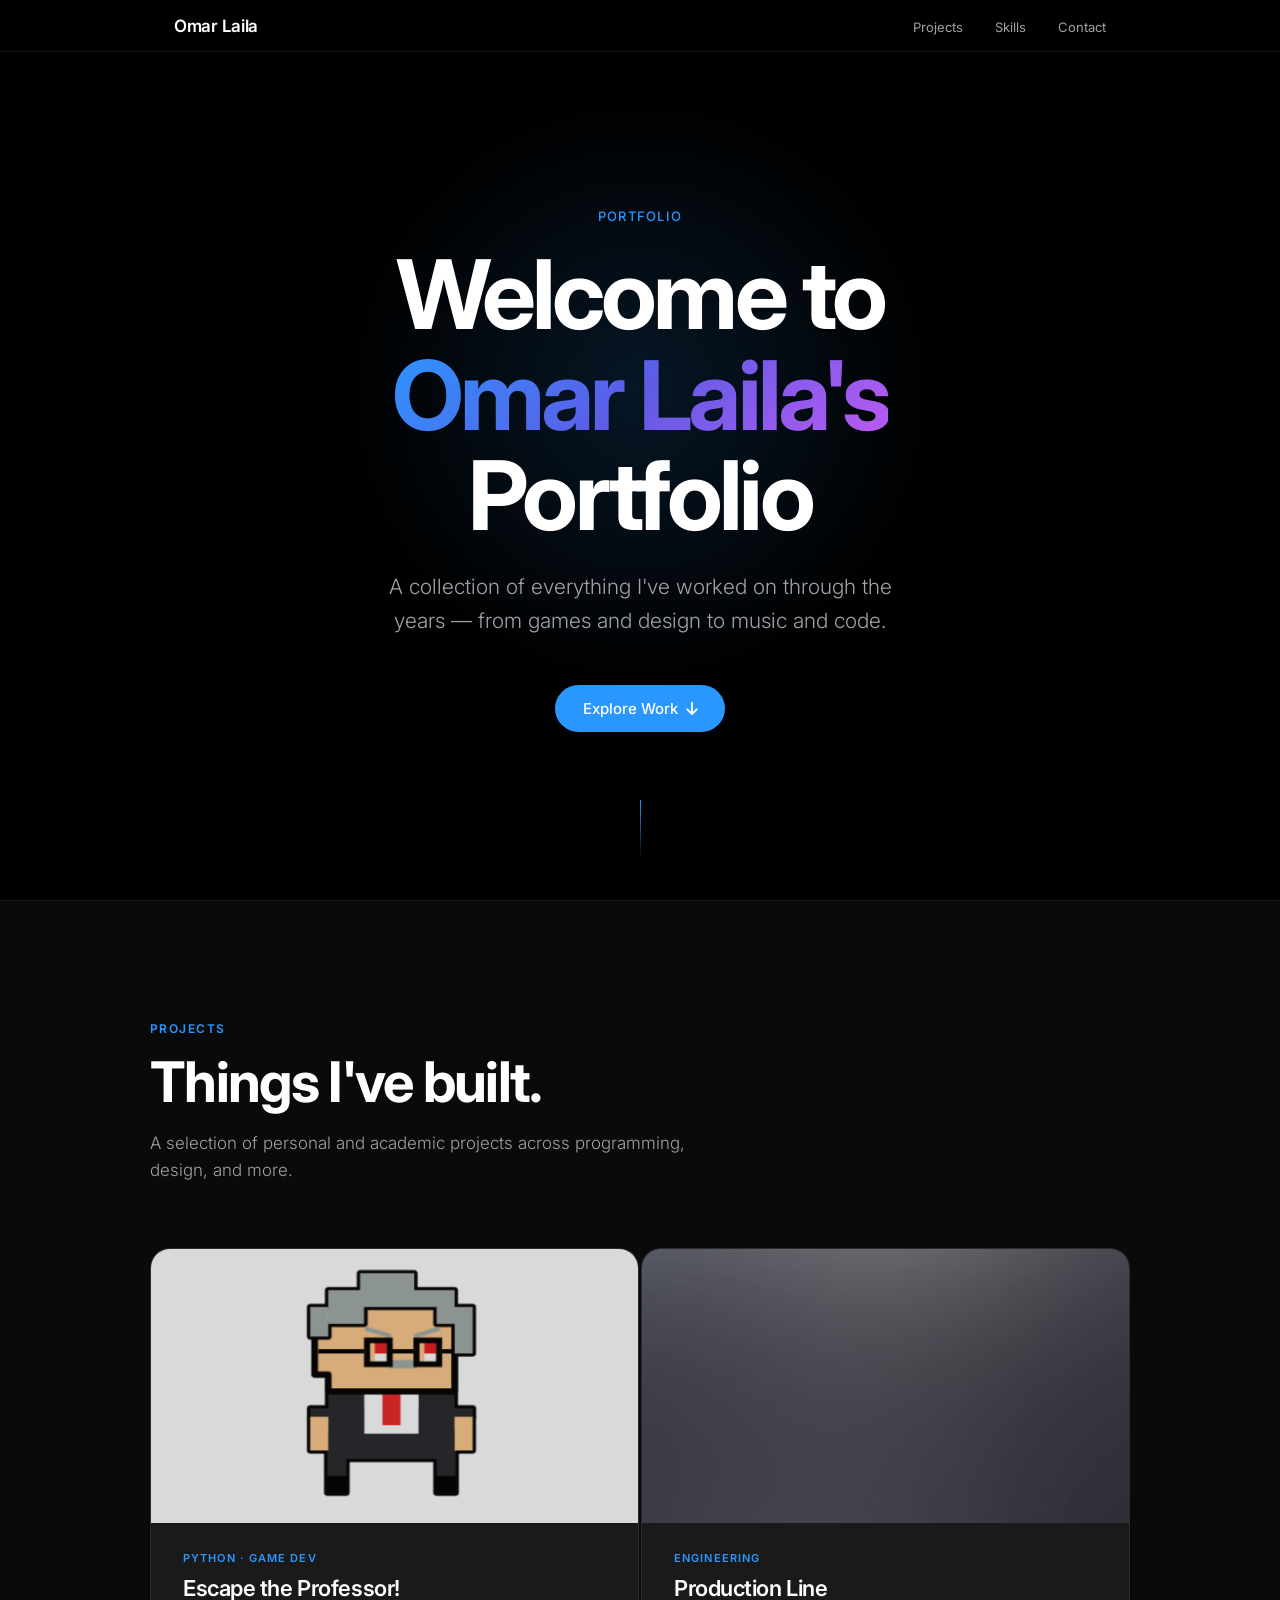
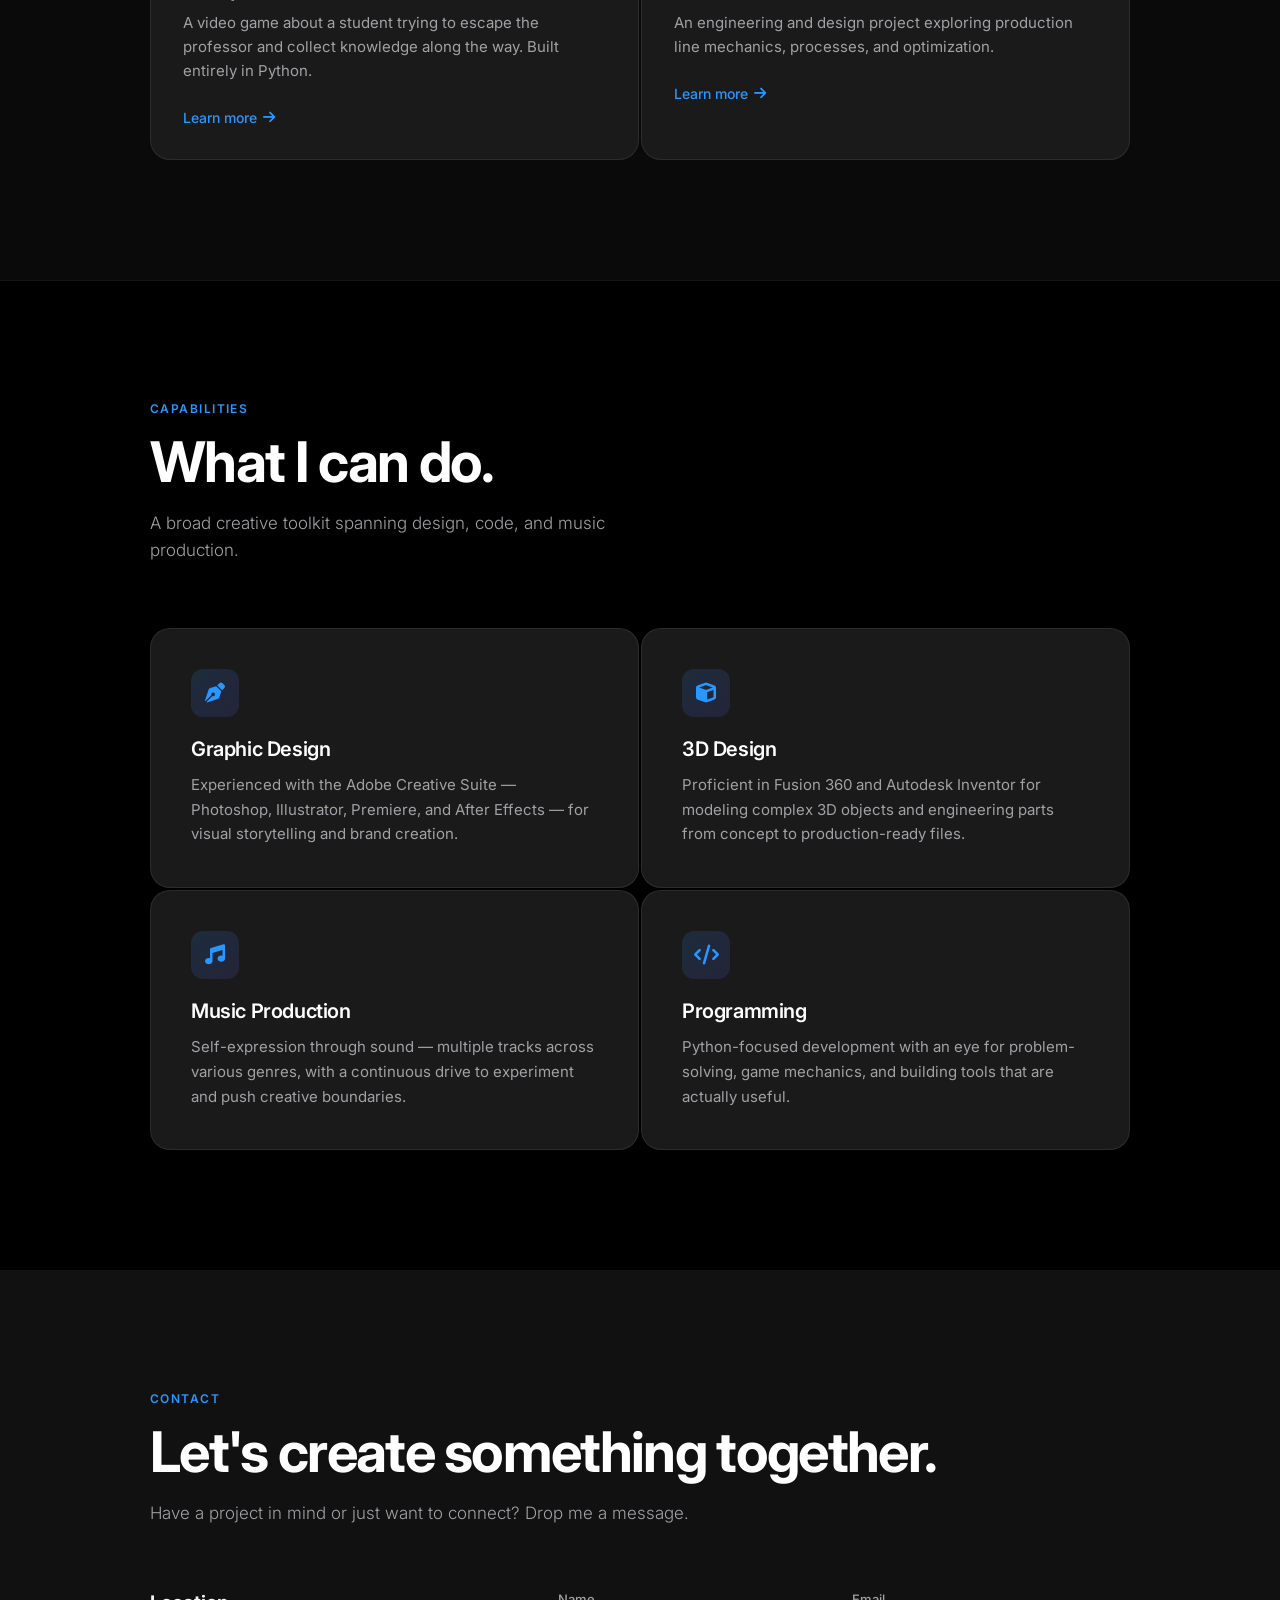
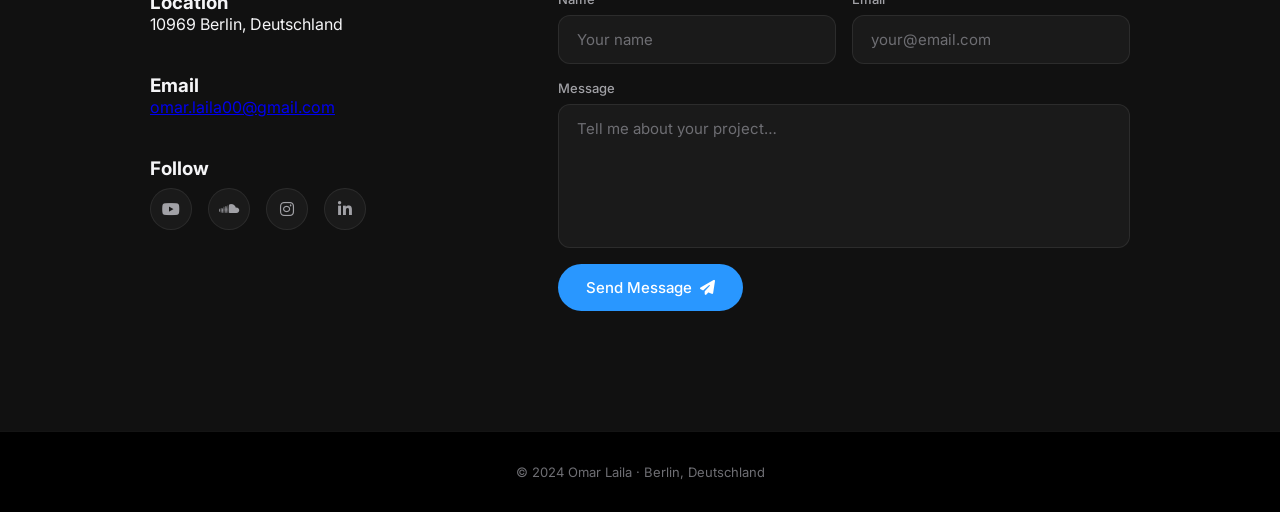
==== index.html @ 266c4960 "changing folder location" ====
<!DOCTYPE HTML>
<html lang="en">
<head>
  <title>Omar Laila</title>
  <meta charset="utf-8" />
  <meta name="viewport" content="width=device-width, initial-scale=1" />
  <link rel="preconnect" href="https://fonts.googleapis.com">
  <link rel="preconnect" href="https://fonts.gstatic.com" crossorigin>
  <link href="https://fonts.googleapis.com/css2?family=Inter:wght@300;400;500;600;700&display=swap" rel="stylesheet">
  <link rel="stylesheet" href="https://cdnjs.cloudflare.com/ajax/libs/font-awesome/6.5.0/css/all.min.css" />

  <style>
    *, *::before, *::after { box-sizing: border-box; margin: 0; padding: 0; }

    :root {
      --bg: #000000;
      --bg2: #0a0a0a;
      --bg3: #111111;
      --surface: #1a1a1a;
      --surface2: #222222;
      --border: rgba(255,255,255,0.08);
      --text: #f5f5f7;
      --text-dim: #a1a1a6;
      --text-dimmer: #6e6e73;
      --accent: #2997ff;
      --accent2: #5e5ce6;
      --white: #ffffff;
      --font: 'Inter', -apple-system, BlinkMacSystemFont, sans-serif;
    }

    html { scroll-behavior: smooth; }

    body {
      font-family: var(--font);
      background: var(--bg);
      color: var(--text);
      overflow-x: hidden;
      -webkit-font-smoothing: antialiased;
    }

    /* ── NAV ────────────────────────────────── */
    nav {
      position: fixed;
      top: 0; left: 0; right: 0;
      z-index: 100;
      background: rgba(0,0,0,0.72);
      backdrop-filter: saturate(180%) blur(20px);
      -webkit-backdrop-filter: saturate(180%) blur(20px);
      border-bottom: 1px solid var(--border);
      height: 52px;
      display: flex;
      align-items: center;
      justify-content: center;
    }

    .nav-inner {
      display: flex;
      align-items: center;
      gap: 40px;
      max-width: 980px;
      width: 100%;
      padding: 0 24px;
      justify-content: space-between;
    }

    .nav-logo {
      font-size: 17px;
      font-weight: 600;
      color: var(--white);
      text-decoration: none;
      letter-spacing: -0.3px;
    }

    .nav-links {
      display: flex;
      gap: 32px;
      list-style: none;
    }

    .nav-links a {
      color: var(--text-dim);
      text-decoration: none;
      font-size: 13px;
      font-weight: 400;
      letter-spacing: 0;
      transition: color 0.2s;
    }

    .nav-links a:hover { color: var(--white); }

    /* ── HERO ───────────────────────────────── */
    #hero {
      min-height: 100vh;
      display: flex;
      flex-direction: column;
      align-items: center;
      justify-content: center;
      text-align: center;
      padding: 120px 24px 80px;
      position: relative;
      overflow: hidden;
    }

    .hero-glow {
      position: absolute;
      width: 600px; height: 600px;
      background: radial-gradient(circle, rgba(41,151,255,0.15) 0%, transparent 70%);
      top: 50%; left: 50%;
      transform: translate(-50%, -60%);
      pointer-events: none;
    }

    .hero-eyebrow {
      font-size: 13px;
      font-weight: 500;
      letter-spacing: 0.1em;
      text-transform: uppercase;
      color: var(--accent);
      margin-bottom: 20px;
      opacity: 0;
      animation: fadeUp 0.8s ease 0.2s forwards;
    }

    .hero-title {
      font-size: clamp(48px, 8vw, 96px);
      font-weight: 700;
      line-height: 1.05;
      letter-spacing: -0.04em;
      color: var(--white);
      margin-bottom: 24px;
      opacity: 0;
      animation: fadeUp 0.8s ease 0.35s forwards;
    }

    .hero-title span {
      background: linear-gradient(135deg, #2997ff 0%, #5e5ce6 50%, #bf5af2 100%);
      -webkit-background-clip: text;
      -webkit-text-fill-color: transparent;
      background-clip: text;
    }

    .hero-sub {
      font-size: clamp(17px, 2.5vw, 21px);
      font-weight: 300;
      color: var(--text-dim);
      max-width: 540px;
      line-height: 1.6;
      margin-bottom: 48px;
      opacity: 0;
      animation: fadeUp 0.8s ease 0.5s forwards;
    }

    .hero-cta {
      display: inline-flex;
      align-items: center;
      gap: 8px;
      background: var(--accent);
      color: var(--white);
      text-decoration: none;
      padding: 14px 28px;
      border-radius: 980px;
      font-size: 15px;
      font-weight: 500;
      transition: background 0.2s, transform 0.2s;
      opacity: 0;
      animation: fadeUp 0.8s ease 0.65s forwards;
    }

    .hero-cta:hover {
      background: #1a86e8;
      transform: scale(1.02);
    }

    .scroll-indicator {
      position: absolute;
      bottom: 40px;
      left: 50%;
      transform: translateX(-50%);
      opacity: 0;
      animation: fadeUp 1s ease 1.2s forwards;
    }

    .scroll-indicator span {
      display: block;
      width: 1px;
      height: 60px;
      background: linear-gradient(to bottom, var(--accent), transparent);
      margin: 0 auto;
      animation: scrollPulse 1.8s ease-in-out infinite;
    }

    /* ── SECTION BASE ───────────────────────── */
    section {
      padding: 120px 24px;
    }

    .section-inner {
      max-width: 980px;
      margin: 0 auto;
    }

    .section-eyebrow {
      font-size: 12px;
      font-weight: 600;
      letter-spacing: 0.12em;
      text-transform: uppercase;
      color: var(--accent);
      margin-bottom: 16px;
    }

    .section-title {
      font-size: clamp(32px, 5vw, 56px);
      font-weight: 700;
      letter-spacing: -0.03em;
      line-height: 1.1;
      color: var(--white);
      margin-bottom: 16px;
    }

    .section-sub {
      font-size: 17px;
      color: var(--text-dim);
      font-weight: 300;
      max-width: 540px;
      line-height: 1.6;
      margin-bottom: 64px;
    }

    /* ── PROJECTS ───────────────────────────── */
    #projects { background: var(--bg2); }

    .projects-grid {
      display: grid;
      grid-template-columns: 1fr 1fr;
      gap: 2px;
    }

    .project-card {
      background: var(--surface);
      border: 1px solid var(--border);
      border-radius: 20px;
      overflow: hidden;
      transition: transform 0.4s cubic-bezier(0.34, 1.56, 0.64, 1), box-shadow 0.4s;
      position: relative;
    }

    .project-card:hover {
      transform: translateY(-8px);
      box-shadow: 0 40px 80px rgba(0,0,0,0.5);
    }

    .project-img {
      width: 100%;
      aspect-ratio: 16/9;
      object-fit: cover;
      display: block;
      filter: brightness(0.85);
      transition: filter 0.4s, transform 0.6s;
    }

    .project-card:hover .project-img {
      filter: brightness(1);
      transform: scale(1.03);
    }

    .project-img-wrap {
      overflow: hidden;
    }

    .project-body {
      padding: 28px 32px 32px;
    }

    .project-tag {
      font-size: 11px;
      font-weight: 600;
      letter-spacing: 0.1em;
      text-transform: uppercase;
      color: var(--accent);
      margin-bottom: 10px;
    }

    .project-title {
      font-size: 22px;
      font-weight: 600;
      letter-spacing: -0.02em;
      color: var(--white);
      margin-bottom: 10px;
    }

    .project-desc {
      font-size: 15px;
      color: var(--text-dim);
      line-height: 1.6;
      margin-bottom: 24px;
    }

    .project-link {
      display: inline-flex;
      align-items: center;
      gap: 6px;
      color: var(--accent);
      font-size: 14px;
      font-weight: 500;
      text-decoration: none;
      transition: gap 0.2s;
    }

    .project-link:hover { gap: 10px; }

    /* ── SKILLS ─────────────────────────────── */
    #skills { background: var(--bg); }

    .skills-grid {
      display: grid;
      grid-template-columns: repeat(2, 1fr);
      gap: 2px;
    }

    .skill-card {
      background: var(--surface);
      border: 1px solid var(--border);
      border-radius: 20px;
      padding: 40px;
      transition: background 0.3s, transform 0.3s;
      position: relative;
      overflow: hidden;
    }

    .skill-card::before {
      content: '';
      position: absolute;
      top: 0; left: 0; right: 0;
      height: 1px;
      background: linear-gradient(90deg, transparent, var(--accent), transparent);
      opacity: 0;
      transition: opacity 0.4s;
    }

    .skill-card:hover { background: var(--surface2); transform: translateY(-4px); }
    .skill-card:hover::before { opacity: 1; }

    .skill-icon {
      width: 48px; height: 48px;
      border-radius: 12px;
      background: linear-gradient(135deg, rgba(41,151,255,0.15), rgba(94,92,230,0.15));
      display: flex;
      align-items: center;
      justify-content: center;
      font-size: 20px;
      color: var(--accent);
      margin-bottom: 20px;
    }

    .skill-title {
      font-size: 20px;
      font-weight: 600;
      letter-spacing: -0.02em;
      color: var(--white);
      margin-bottom: 12px;
    }

    .skill-desc {
      font-size: 15px;
      color: var(--text-dim);
      line-height: 1.65;
    }

    /* ── CONTACT ────────────────────────────── */
    #contact { background: var(--bg3); }

    .contact-grid {
      display: grid;
      grid-template-columns: 1fr 1fr;
      gap: 80px;
      align-items: start;
    }

    .contact-info h3 {
      font-size: 13px;
      font-weight: 600;
      letter-spacing: 0.06em;
      text-transform: uppercase;
      color: var(--text-dimmer);
      margin-bottom: 8px;
    }

    .contact-info p, .contact-info a {
      font-size: 17px;
      color: var(--text-dim);
      text-decoration: none;
      transition: color 0.2s;
      line-height: 1.6;
    }

    .contact-info a:hover { color: var(--white); }

    .contact-block { margin-bottom: 40px; }

    .socials {
      display: flex;
      gap: 16px;
      margin-top: 8px;
    }

    .social-btn {
      width: 42px; height: 42px;
      border-radius: 50%;
      background: var(--surface);
      border: 1px solid var(--border);
      display: flex;
      align-items: center;
      justify-content: center;
      color: var(--text-dim);
      text-decoration: none;
      font-size: 16px;
      transition: background 0.2s, color 0.2s, transform 0.2s;
    }

    .social-btn:hover {
      background: var(--accent);
      color: var(--white);
      border-color: var(--accent);
      transform: scale(1.1);
    }

    /* form */
    .form-row {
      display: grid;
      grid-template-columns: 1fr 1fr;
      gap: 16px;
      margin-bottom: 16px;
    }

    .form-group {
      display: flex;
      flex-direction: column;
      gap: 8px;
    }

    .form-group label {
      font-size: 13px;
      font-weight: 500;
      color: var(--text-dim);
    }

    .form-group input,
    .form-group textarea {
      background: var(--surface);
      border: 1px solid var(--border);
      border-radius: 12px;
      padding: 14px 18px;
      color: var(--white);
      font-family: var(--font);
      font-size: 15px;
      outline: none;
      transition: border-color 0.2s, box-shadow 0.2s;
      resize: none;
    }

    .form-group input:focus,
    .form-group textarea:focus {
      border-color: var(--accent);
      box-shadow: 0 0 0 3px rgba(41,151,255,0.15);
    }

    .form-group input::placeholder,
    .form-group textarea::placeholder { color: var(--text-dimmer); }

    .form-full { margin-bottom: 16px; }

    .btn-submit {
      display: inline-flex;
      align-items: center;
      gap: 8px;
      background: var(--accent);
      color: var(--white);
      border: none;
      padding: 14px 28px;
      border-radius: 980px;
      font-size: 15px;
      font-weight: 500;
      font-family: var(--font);
      cursor: pointer;
      transition: background 0.2s, transform 0.2s;
    }

    .btn-submit:hover {
      background: #1a86e8;
      transform: scale(1.02);
    }

    /* ── FOOTER ─────────────────────────────── */
    footer {
      border-top: 1px solid var(--border);
      padding: 32px 24px;
      text-align: center;
    }

    footer p {
      font-size: 13px;
      color: var(--text-dimmer);
    }

    /* ── DIVIDER ────────────────────────────── */
    .divider {
      width: 100%;
      height: 1px;
      background: var(--border);
      margin: 0;
    }

    /* ── REVEAL ANIMATIONS ──────────────────── */
    .reveal {
      opacity: 0;
      transform: translateY(30px);
      transition: opacity 0.7s ease, transform 0.7s ease;
    }

    .reveal.visible {
      opacity: 1;
      transform: translateY(0);
    }

    .reveal-delay-1 { transition-delay: 0.1s; }
    .reveal-delay-2 { transition-delay: 0.2s; }
    .reveal-delay-3 { transition-delay: 0.3s; }
    .reveal-delay-4 { transition-delay: 0.4s; }

    /* ── KEYFRAMES ──────────────────────────── */
    @keyframes fadeUp {
      from { opacity: 0; transform: translateY(20px); }
      to   { opacity: 1; transform: translateY(0); }
    }

    @keyframes scrollPulse {
      0%   { opacity: 1; transform: scaleY(1); }
      50%  { opacity: 0.3; transform: scaleY(0.6); }
      100% { opacity: 1; transform: scaleY(1); }
    }

    /* ── RESPONSIVE ─────────────────────────── */
    @media (max-width: 768px) {
      .nav-links { display: none; }
      .projects-grid { grid-template-columns: 1fr; }
      .skills-grid { grid-template-columns: 1fr; }
      .contact-grid { grid-template-columns: 1fr; gap: 48px; }
      .form-row { grid-template-columns: 1fr; }
      .hero-title { font-size: 48px; }
    }

    @media (prefers-reduced-motion: reduce) {
      *, *::before, *::after { animation: none !important; transition: none !important; }
    }
  </style>
</head>

<body>

  <!-- NAV -->
  <nav>
    <div class="nav-inner">
      <a href="#hero" class="nav-logo">Omar Laila</a>
      <ul class="nav-links">
        <li><a href="#projects">Projects</a></li>
        <li><a href="#skills">Skills</a></li>
        <li><a href="#contact">Contact</a></li>
      </ul>
    </div>
  </nav>

  <!-- HERO -->
  <section id="hero">
    <div class="hero-glow"></div>
    <p class="hero-eyebrow">Portfolio</p>
    <h1 class="hero-title">Welcome to<br><span>Omar Laila's</span><br>Portfolio</h1>
    <p class="hero-sub">A collection of everything I've worked on through the years — from games and design to music and code.</p>
    <a href="#projects" class="hero-cta">
      Explore Work <i class="fa fa-arrow-down"></i>
    </a>
    <div class="scroll-indicator"><span></span></div>
  </section>

  <div class="divider"></div>

  <!-- PROJECTS -->
  <section id="projects">
    <div class="section-inner">
      <p class="section-eyebrow reveal">Projects</p>
      <h2 class="section-title reveal reveal-delay-1">Things I've built.</h2>
      <p class="section-sub reveal reveal-delay-2">A selection of personal and academic projects across programming, design, and more.</p>

      <div class="projects-grid">

        <div class="project-card reveal reveal-delay-1">
          <div class="project-img-wrap">
            <img src="images/pic01.jpg" alt="Escape the Professor game screenshot" class="project-img">
          </div>
          <div class="project-body">
            <p class="project-tag">Python · Game Dev</p>
            <h3 class="project-title">Escape the Professor!</h3>
            <p class="project-desc">A video game about a student trying to escape the professor and collect knowledge along the way. Built entirely in Python.</p>
            <a href="generic.html" class="project-link">Learn more <i class="fa fa-arrow-right"></i></a>
          </div>
        </div>

        <div class="project-card reveal reveal-delay-2">
          <div class="project-img-wrap">
            <img src="images/pic02.jpg" alt="Production Line project" class="project-img">
          </div>
          <div class="project-body">
            <p class="project-tag">Engineering</p>
            <h3 class="project-title">Production Line</h3>
            <p class="project-desc">An engineering and design project exploring production line mechanics, processes, and optimization.</p>
            <a href="generic2.html" class="project-link">Learn more <i class="fa fa-arrow-right"></i></a>
          </div>
        </div>

      </div>
    </div>
  </section>

  <div class="divider"></div>

  <!-- SKILLS -->
  <section id="skills">
    <div class="section-inner">
      <p class="section-eyebrow reveal">Capabilities</p>
      <h2 class="section-title reveal reveal-delay-1">What I can do.</h2>
      <p class="section-sub reveal reveal-delay-2">A broad creative toolkit spanning design, code, and music production.</p>

      <div class="skills-grid">

        <div class="skill-card reveal reveal-delay-1">
          <div class="skill-icon"><i class="fa fa-pen-nib"></i></div>
          <h3 class="skill-title">Graphic Design</h3>
          <p class="skill-desc">Experienced with the Adobe Creative Suite — Photoshop, Illustrator, Premiere, and After Effects — for visual storytelling and brand creation.</p>
        </div>

        <div class="skill-card reveal reveal-delay-2">
          <div class="skill-icon"><i class="fa fa-cube"></i></div>
          <h3 class="skill-title">3D Design</h3>
          <p class="skill-desc">Proficient in Fusion 360 and Autodesk Inventor for modeling complex 3D objects and engineering parts from concept to production-ready files.</p>
        </div>

        <div class="skill-card reveal reveal-delay-3">
          <div class="skill-icon"><i class="fa fa-music"></i></div>
          <h3 class="skill-title">Music Production</h3>
          <p class="skill-desc">Self-expression through sound — multiple tracks across various genres, with a continuous drive to experiment and push creative boundaries.</p>
        </div>

        <div class="skill-card reveal reveal-delay-4">
          <div class="skill-icon"><i class="fa fa-code"></i></div>
          <h3 class="skill-title">Programming</h3>
          <p class="skill-desc">Python-focused development with an eye for problem-solving, game mechanics, and building tools that are actually useful.</p>
        </div>

      </div>
    </div>
  </section>

  <div class="divider"></div>

  <!-- CONTACT -->
  <section id="contact">
    <div class="section-inner">
      <p class="section-eyebrow reveal">Contact</p>
      <h2 class="section-title reveal reveal-delay-1">Let's create something together.</h2>
      <p class="section-sub reveal reveal-delay-2">Have a project in mind or just want to connect? Drop me a message.</p>

      <div class="contact-grid">

        <!-- Info -->
        <div class="reveal reveal-delay-2">
          <div class="contact-block">
            <h3>Location</h3>
            <p>10969 Berlin, Deutschland</p>
          </div>
          <div class="contact-block">
            <h3>Email</h3>
            <a href="mailto:omar.laila00@gmail.com">omar.laila00@gmail.com</a>
          </div>
          <div class="contact-block">
            <h3>Follow</h3>
            <div class="socials">
              <a href="https://www.youtube.com/@OmarLaila" class="social-btn" title="YouTube" target="_blank" rel="noopener">
                <i class="fab fa-youtube"></i>
              </a>
              <a href="https://on.soundcloud.com/Q10UGc7hxJg11tggUA" class="social-btn" title="SoundCloud" target="_blank" rel="noopener">
                <i class="fab fa-soundcloud"></i>
              </a>
              <a href="https://www.instagram.com/omar_laaila" class="social-btn" title="Instagram" target="_blank" rel="noopener">
                <i class="fab fa-instagram"></i>
              </a>
              <a href="#" class="social-btn" title="LinkedIn">
                <i class="fab fa-linkedin-in"></i>
              </a>
            </div>
          </div>
        </div>

        <!-- Form -->
        <div class="reveal reveal-delay-3">
          <form method="POST" action="https://formsubmit.co/omar.laila00@gmail.com">
            <input type="hidden" name="_next" value="https://yourwebsite.com/thanks.html">
            <input type="hidden" name="_captcha" value="false">

            <div class="form-row">
              <div class="form-group">
                <label for="name">Name</label>
                <input type="text" id="name" name="name" placeholder="Your name" required>
              </div>
              <div class="form-group">
                <label for="email">Email</label>
                <input type="email" id="email" name="email" placeholder="your@email.com" required>
              </div>
            </div>
            <div class="form-group form-full">
              <label for="message">Message</label>
              <textarea id="message" name="message" rows="6" placeholder="Tell me about your project…" required></textarea>
            </div>
            <button type="submit" class="btn-submit">
              Send Message <i class="fa fa-paper-plane"></i>
            </button>
          </form>
        </div>

      </div>
    </div>
  </section>

  <!-- FOOTER -->
  <footer>
    <p>© 2024 Omar Laila · Berlin, Deutschland</p>
  </footer>

  <script>
    // Intersection Observer for scroll reveal
    const reveals = document.querySelectorAll('.reveal');
    const observer = new IntersectionObserver((entries) => {
      entries.forEach(e => {
        if (e.isIntersecting) {
          e.target.classList.add('visible');
          observer.unobserve(e.target);
        }
      });
    }, { threshold: 0.12, rootMargin: '0px 0px -40px 0px' });

    reveals.forEach(el => observer.observe(el));

    // Smooth nav highlight
    const sections = document.querySelectorAll('section[id]');
    const navLinks = document.querySelectorAll('.nav-links a');

    const sectionObserver = new IntersectionObserver((entries) => {
      entries.forEach(e => {
        if (e.isIntersecting) {
          navLinks.forEach(a => {
            a.style.color = a.getAttribute('href') === '#' + e.target.id
              ? 'var(--white)'
              : 'var(--text-dim)';
          });
        }
      });
    }, { threshold: 0.4 });

    sections.forEach(s => sectionObserver.observe(s));
  </script>
</body>
</html>
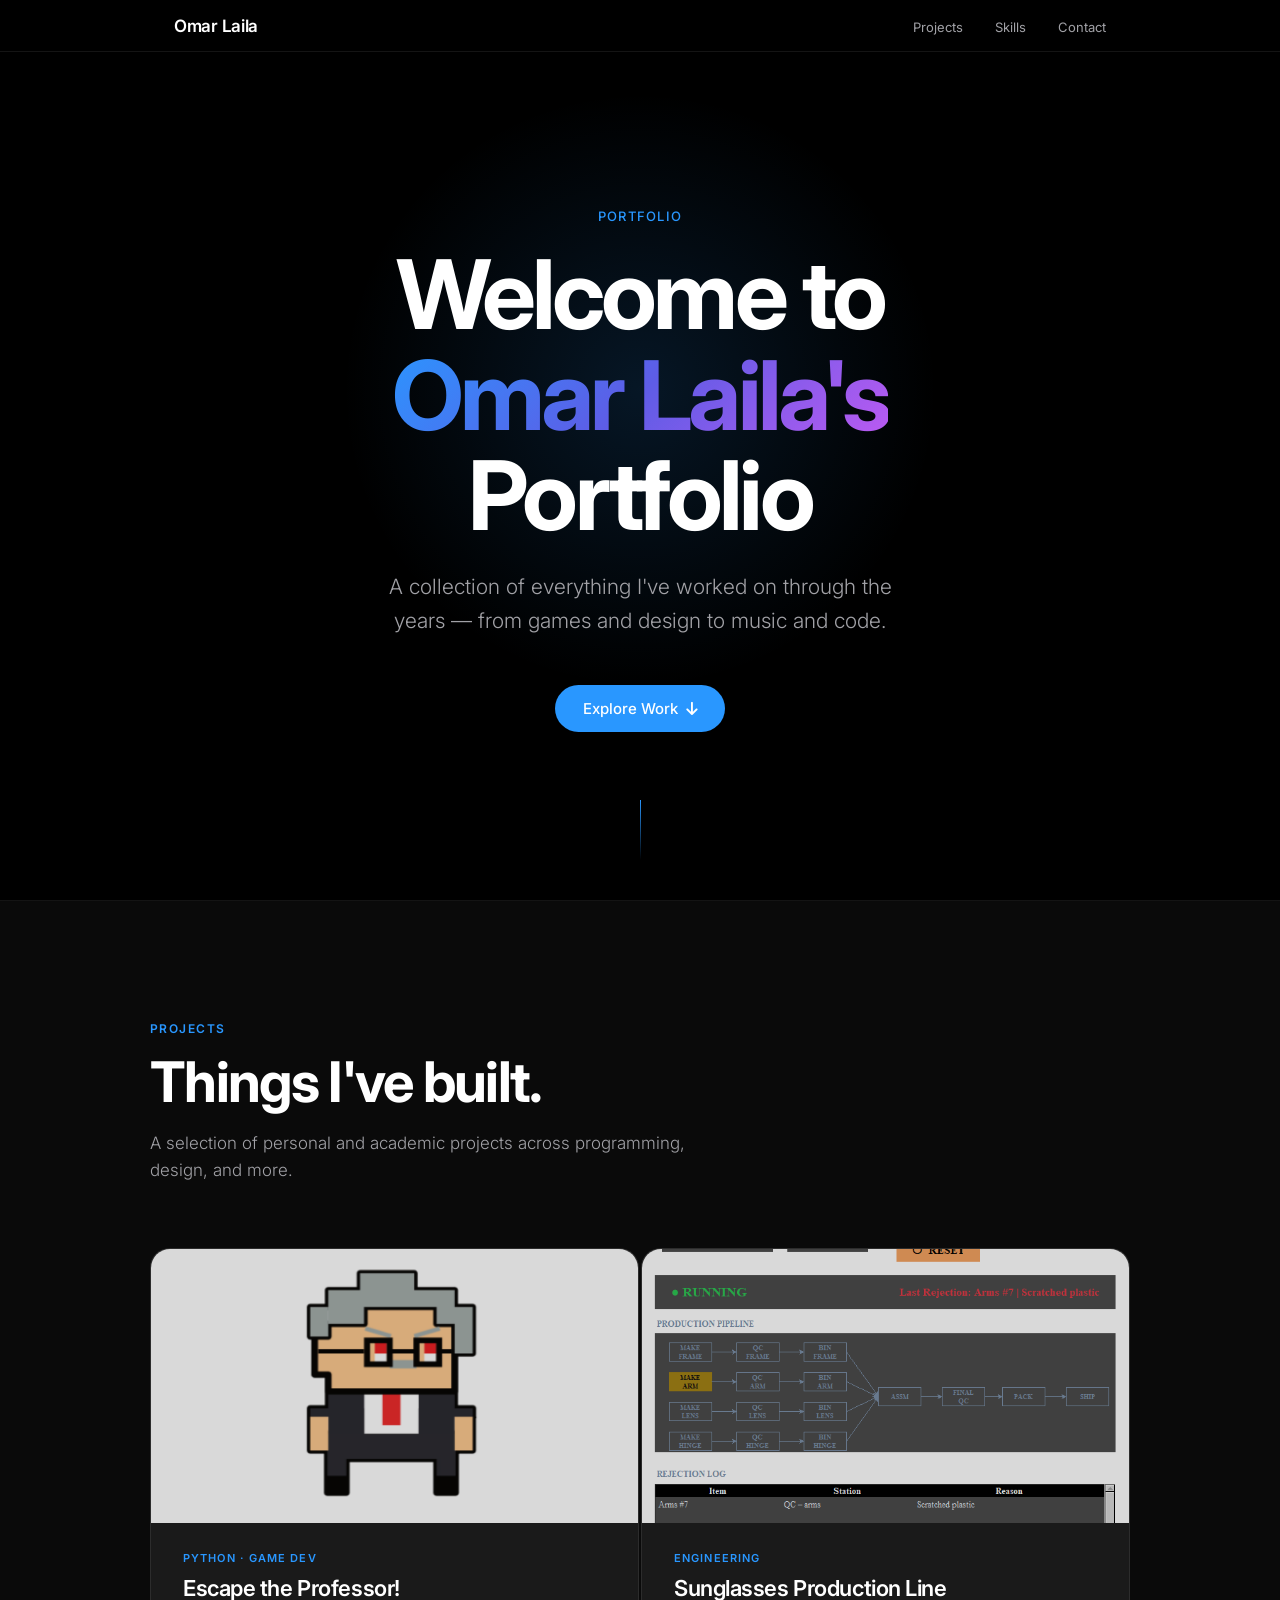
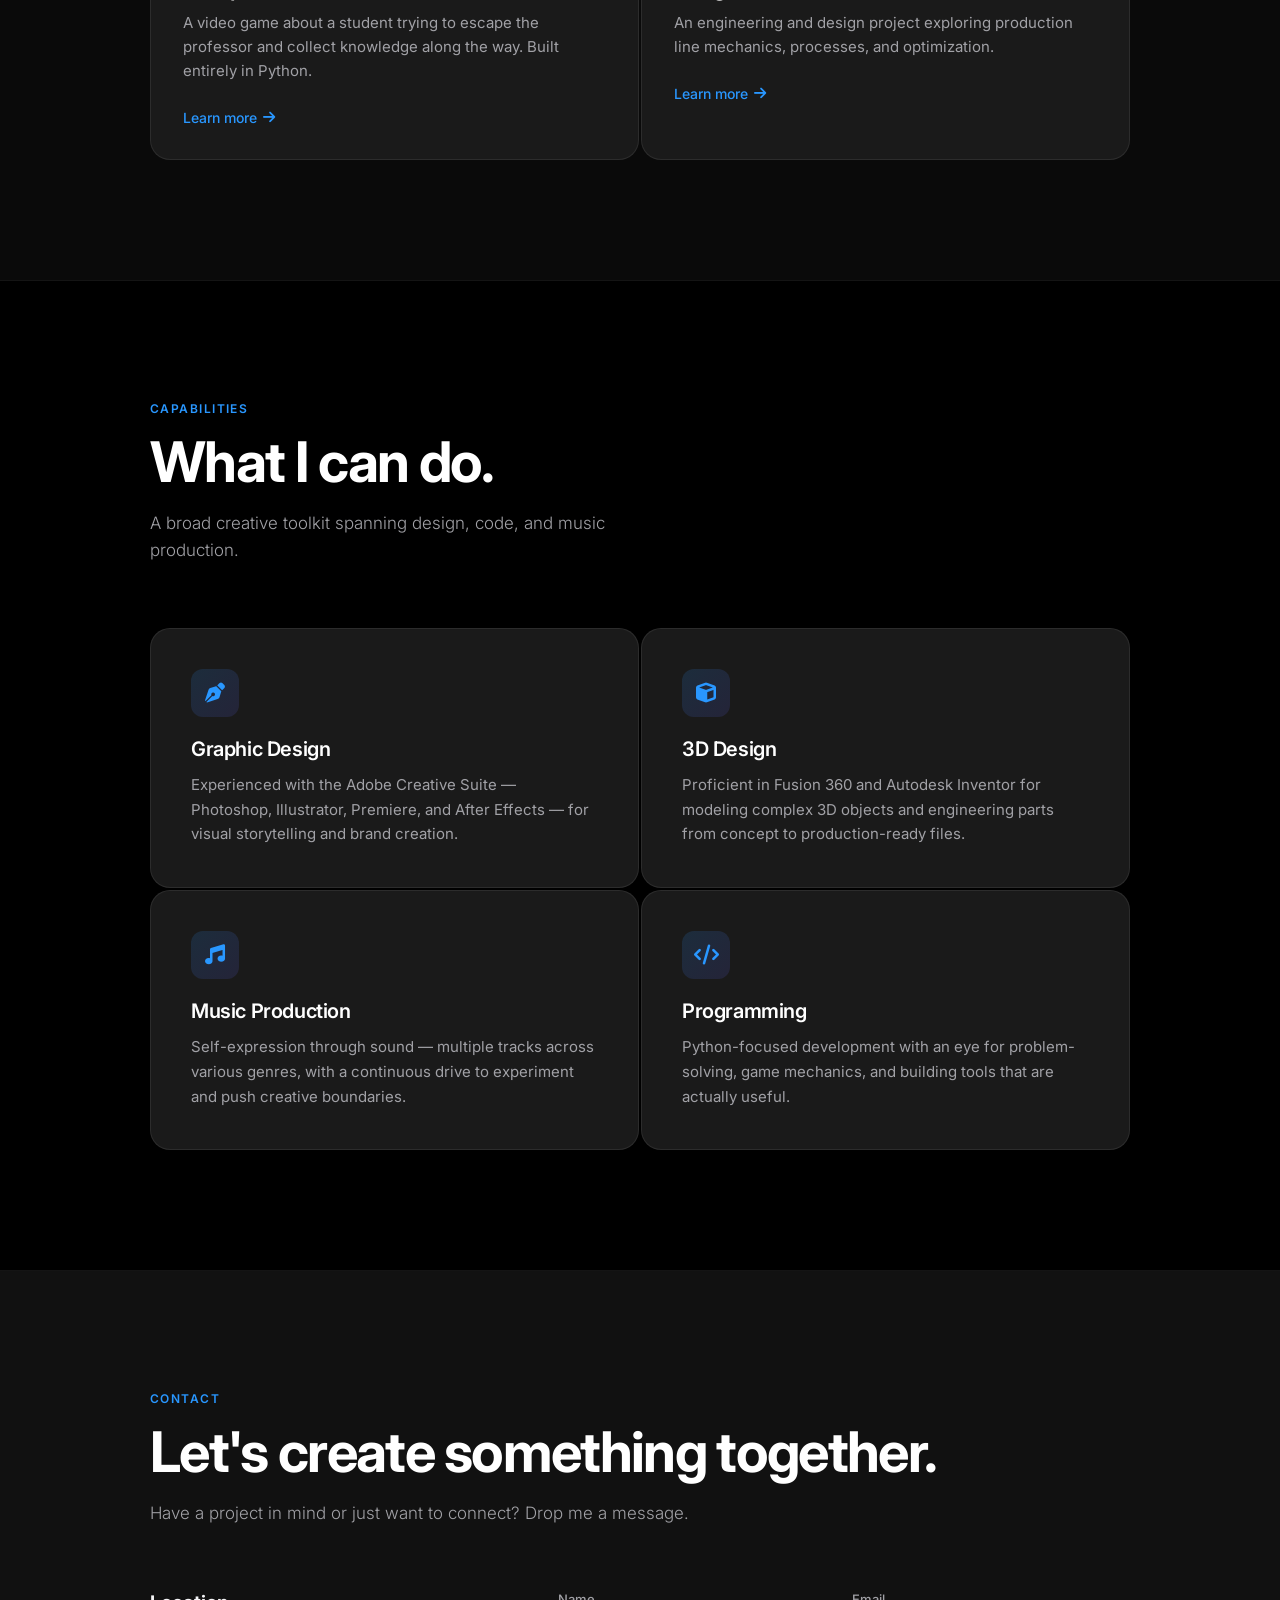
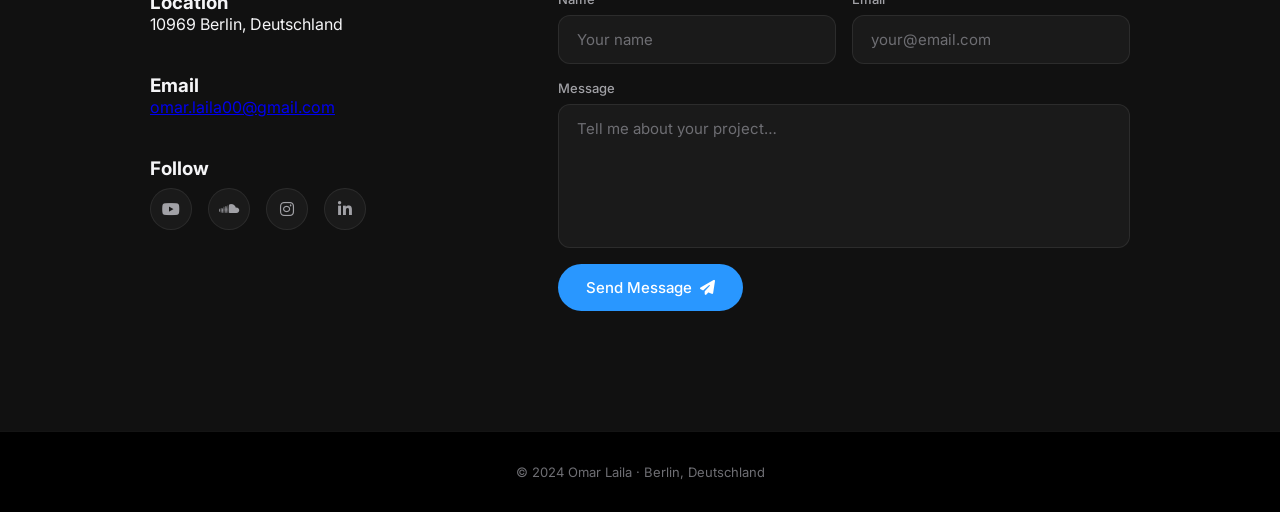
==== commit e8b6ea39: "fixing main page" ====
--- a/index.html
+++ b/index.html
@@ -606,11 +606,11 @@
 
         <div class="project-card reveal reveal-delay-2">
           <div class="project-img-wrap">
-            <img src="images/pic02.jpg" alt="Production Line project" class="project-img">
+            <img src="images/HMI.png" alt="Production Line project" class="project-img">
           </div>
           <div class="project-body">
             <p class="project-tag">Engineering</p>
-            <h3 class="project-title">Production Line</h3>
+            <h3 class="project-title">Sunglasses Production Line</h3>
             <p class="project-desc">An engineering and design project exploring production line mechanics, processes, and optimization.</p>
             <a href="generic2.html" class="project-link">Learn more <i class="fa fa-arrow-right"></i></a>
           </div>
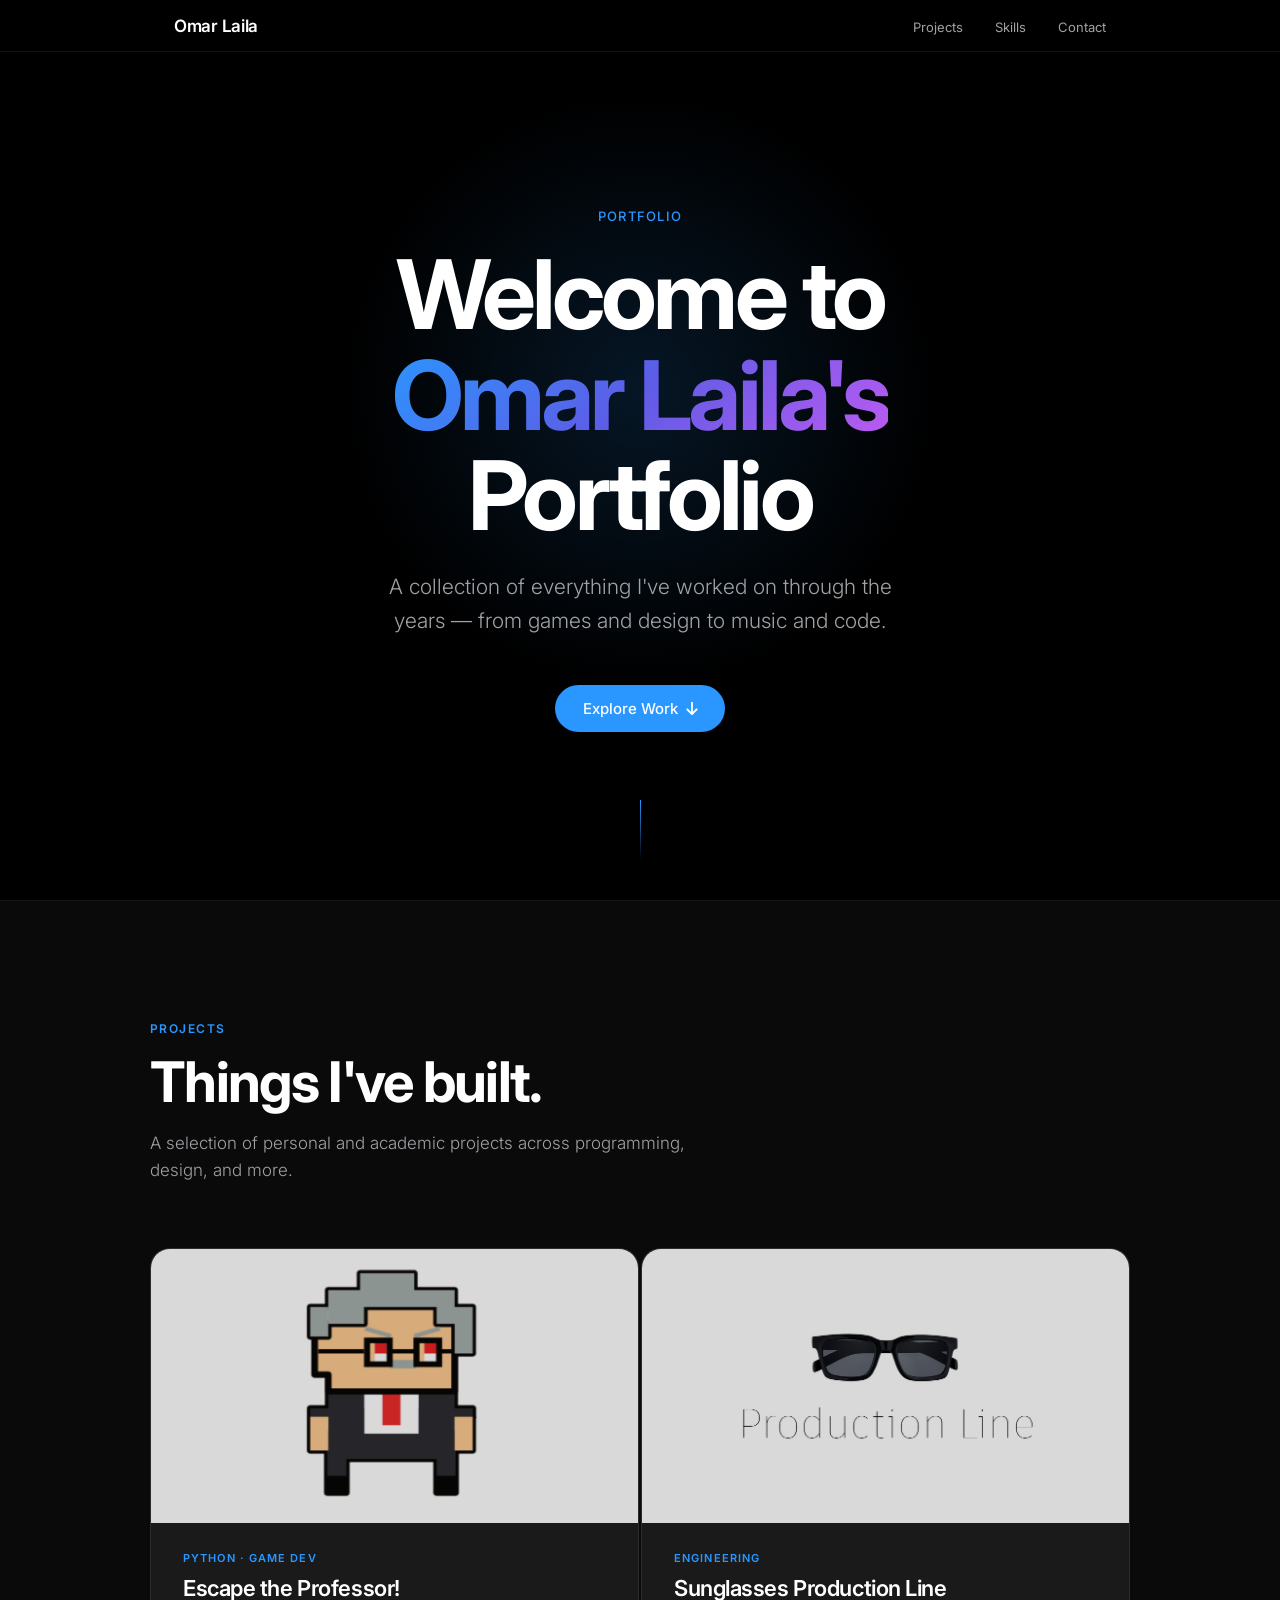
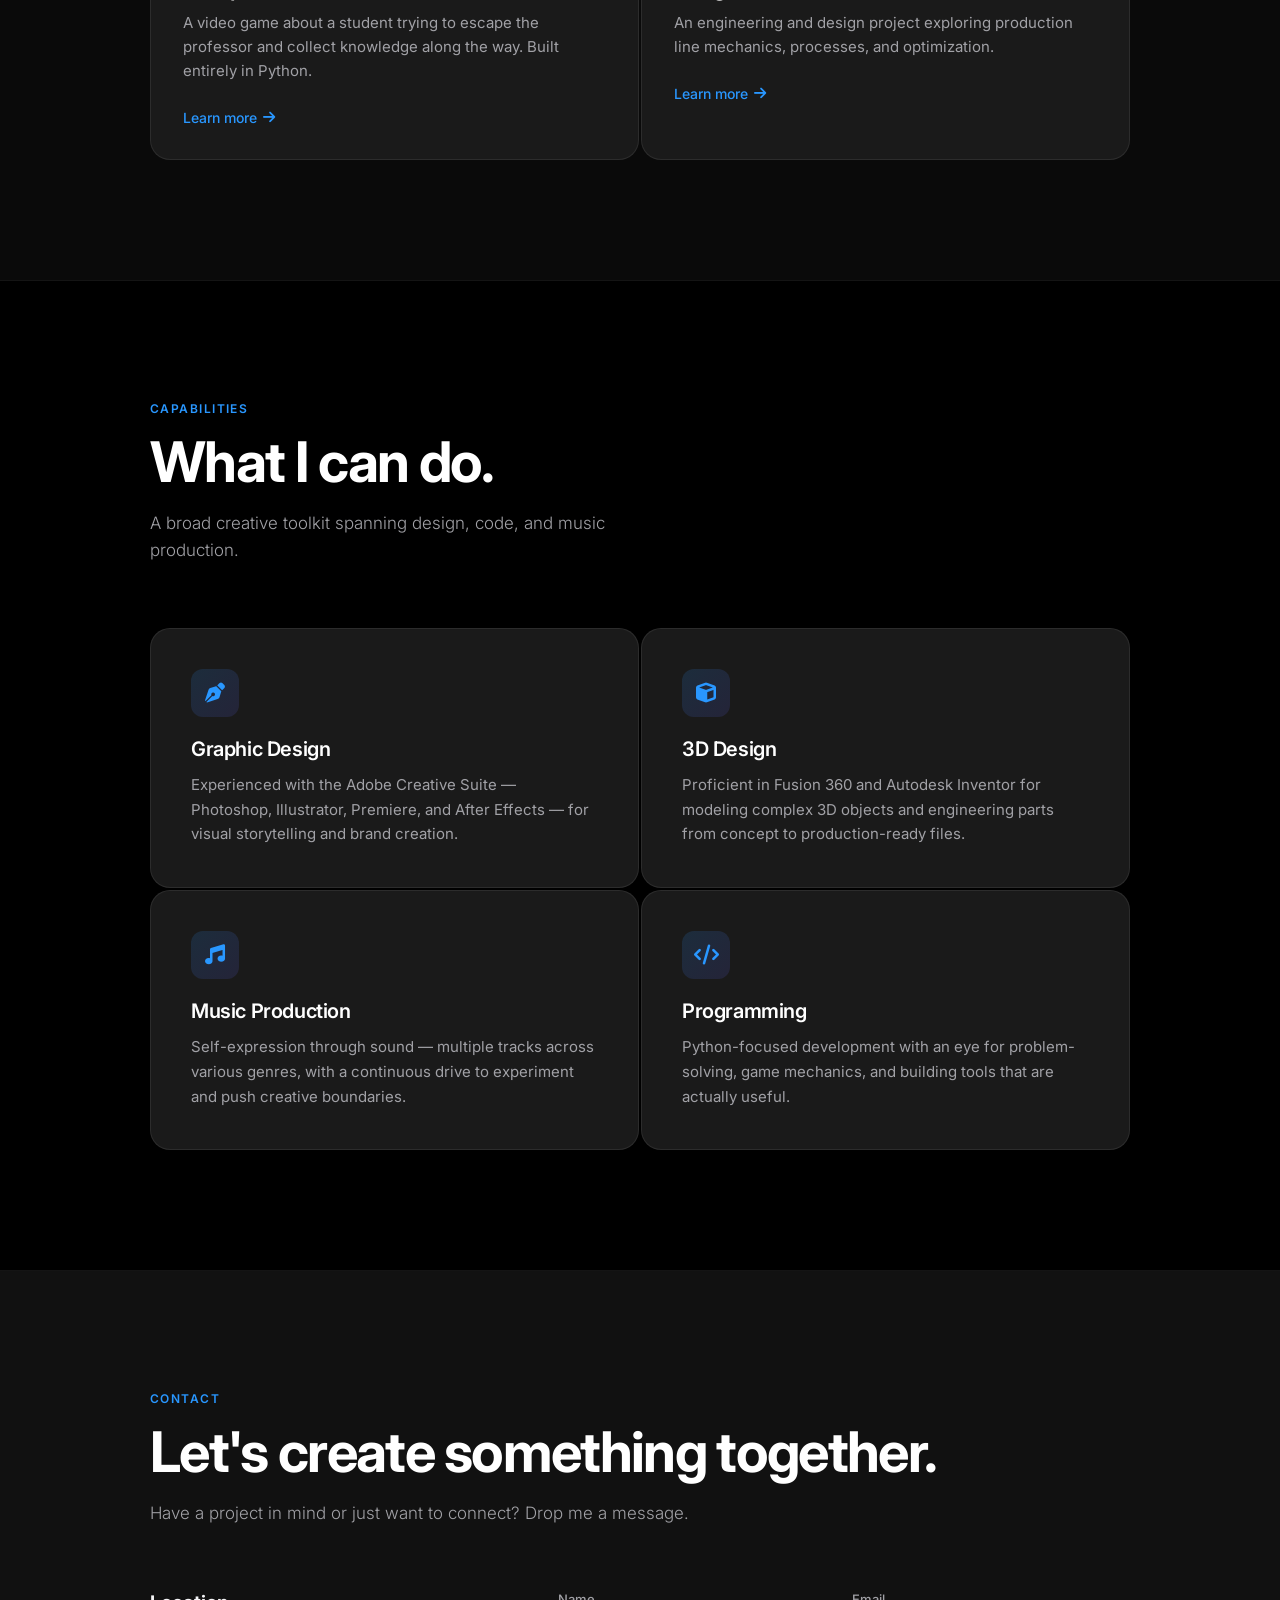
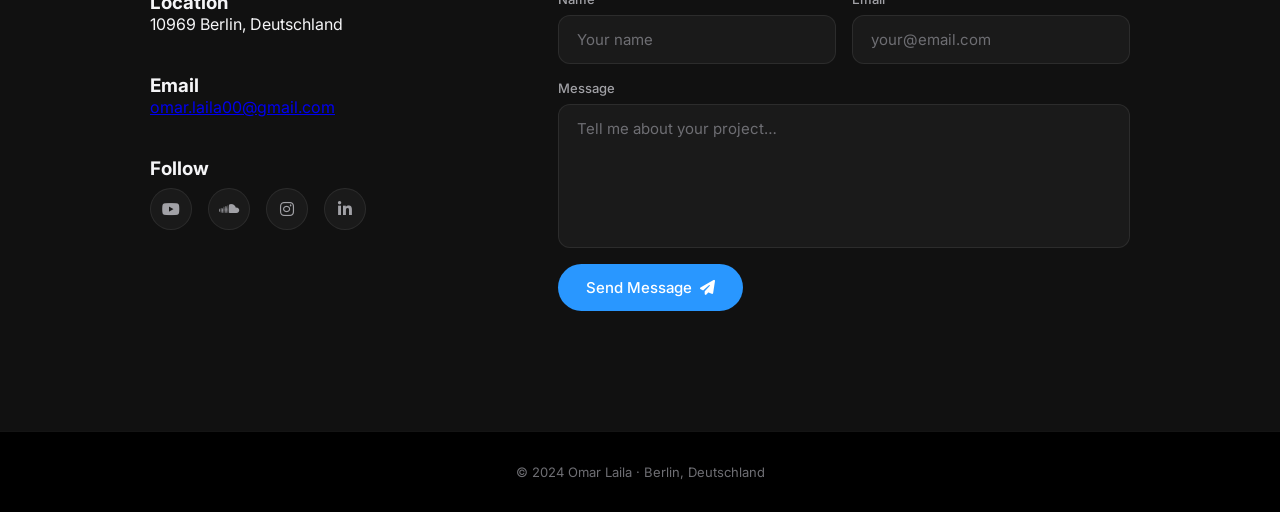
==== commit 94a03dbb: "ya" ====
--- a/index.html
+++ b/index.html
@@ -606,7 +606,7 @@
 
         <div class="project-card reveal reveal-delay-2">
           <div class="project-img-wrap">
-            <img src="images/HMI.png" alt="Production Line project" class="project-img">
+            <img src="images/SPL.jpg" alt="Production Line project" class="project-img">
           </div>
           <div class="project-body">
             <p class="project-tag">Engineering</p>
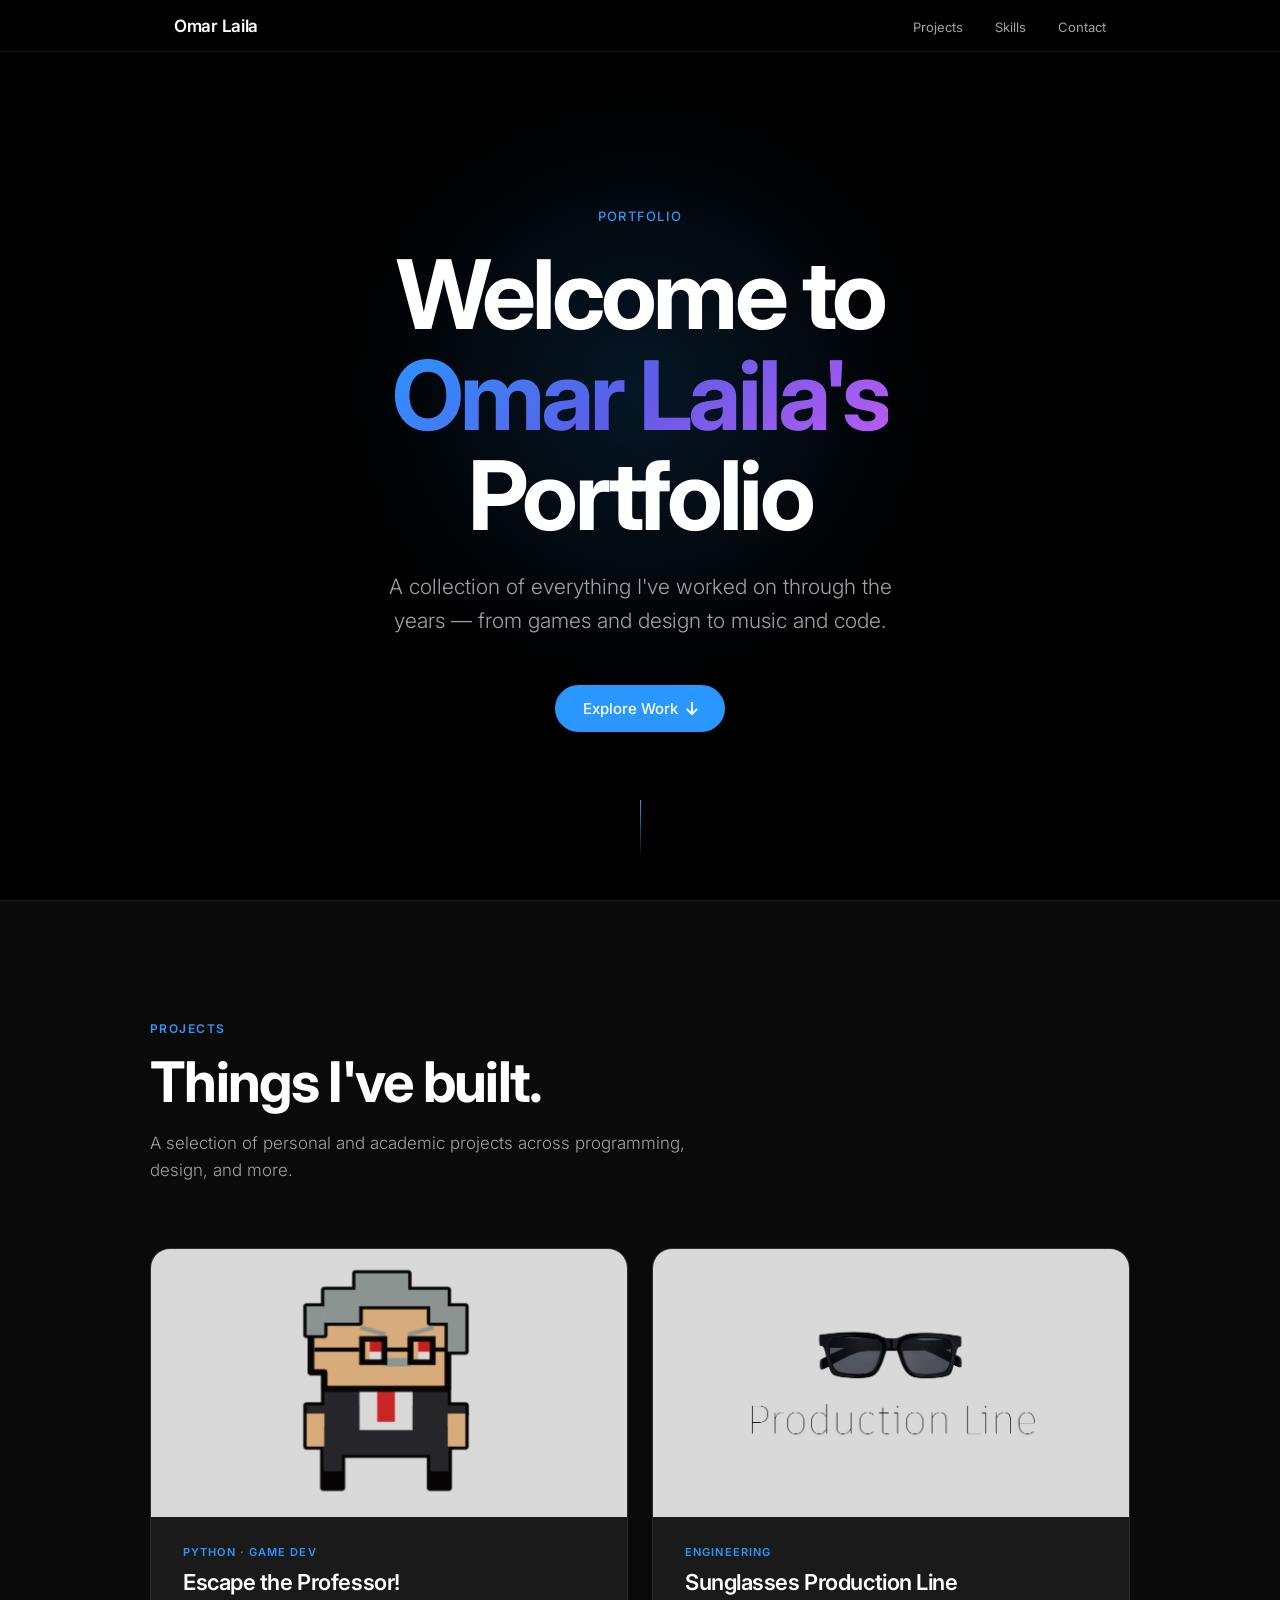
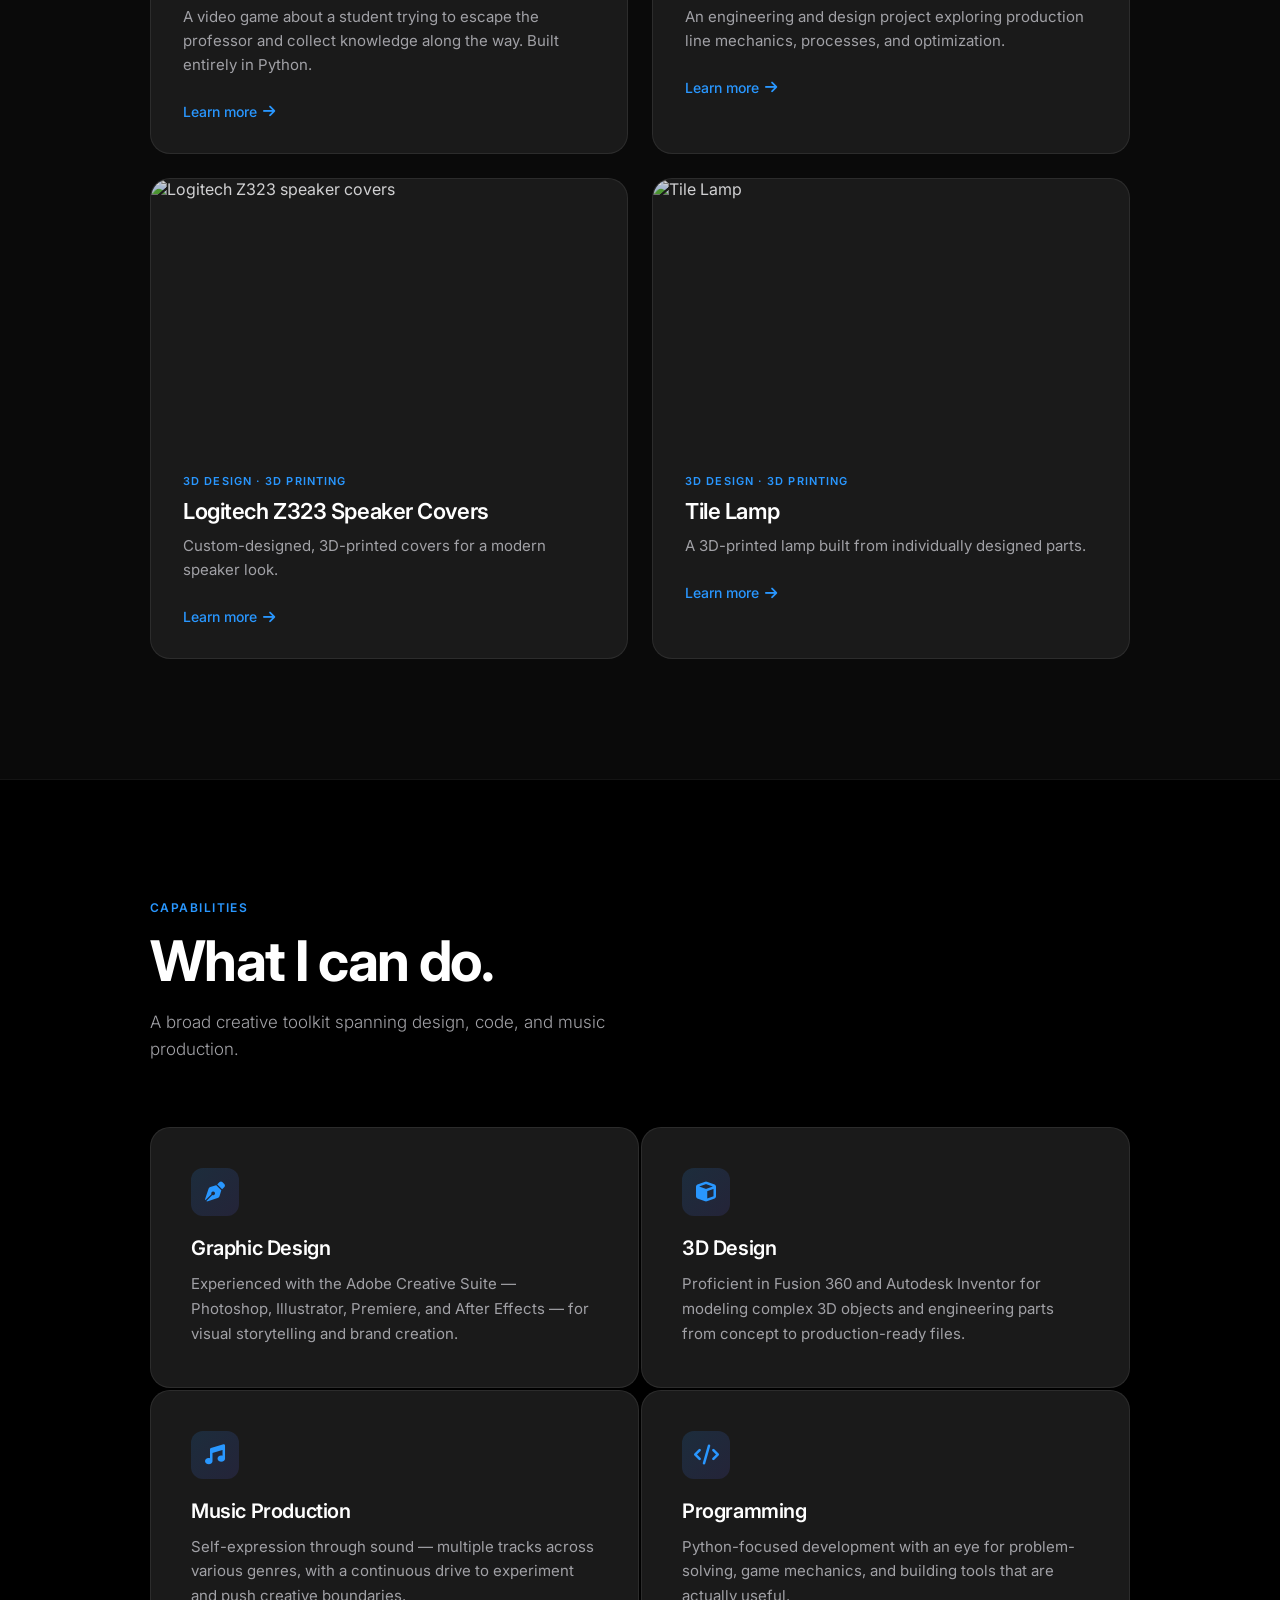
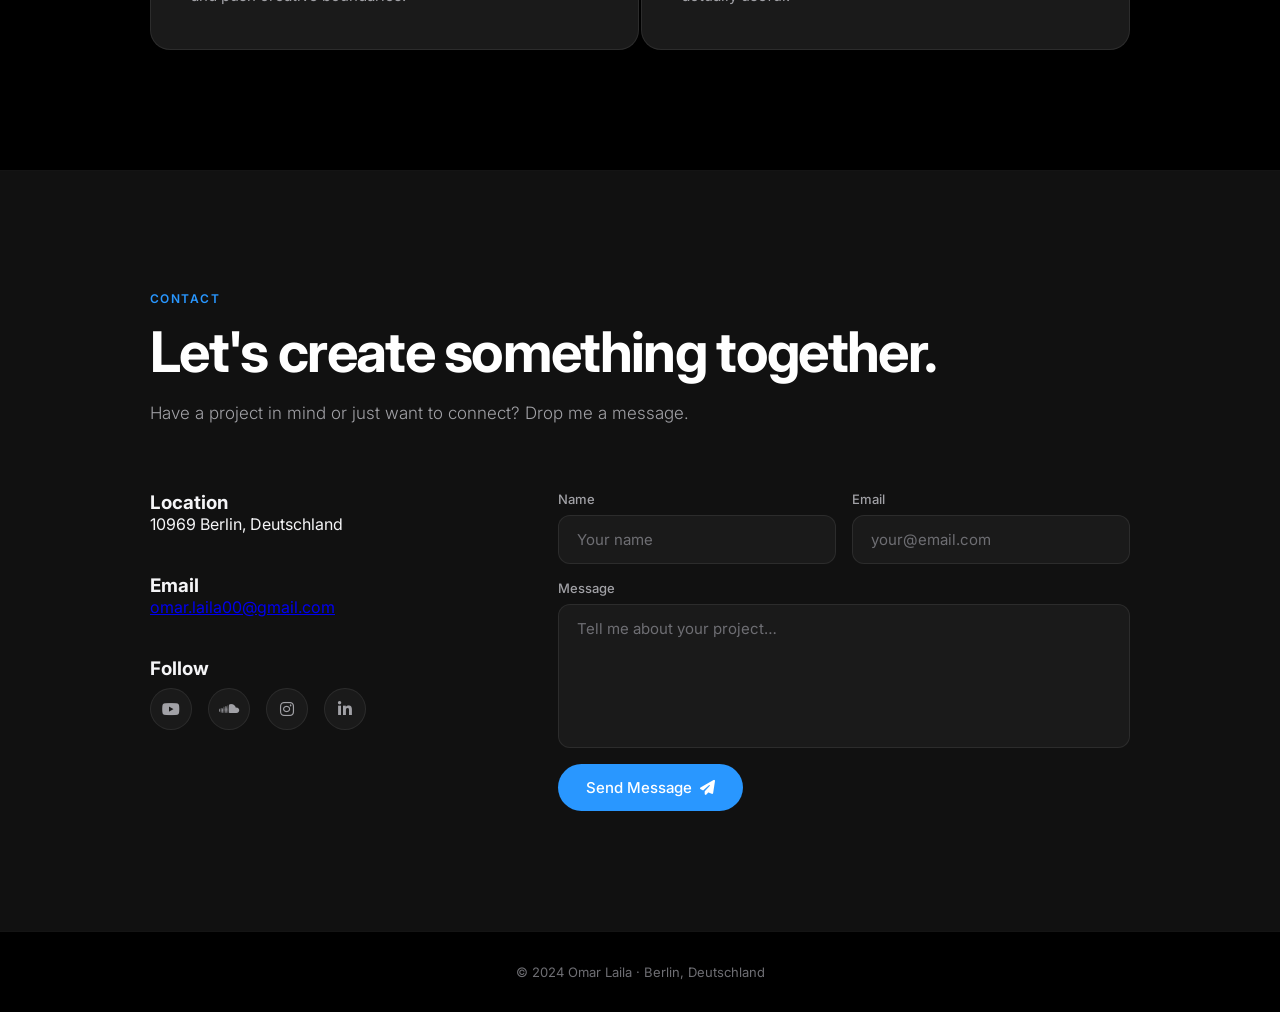
==== commit 867ae6cc: "Add files via upload" ====
--- a/index.html
+++ b/index.html
@@ -232,7 +232,7 @@
     .projects-grid {
       display: grid;
       grid-template-columns: 1fr 1fr;
-      gap: 2px;
+      gap: 24px;
     }
 
     .project-card {
@@ -613,6 +613,30 @@
             <h3 class="project-title">Sunglasses Production Line</h3>
             <p class="project-desc">An engineering and design project exploring production line mechanics, processes, and optimization.</p>
             <a href="generic2.html" class="project-link">Learn more <i class="fa fa-arrow-right"></i></a>
+          </div>
+        </div>
+
+        <div class="project-card reveal reveal-delay-1">
+          <div class="project-img-wrap">
+            <img src="images/thumb_speaker.jpg" alt="Logitech Z323 speaker covers" class="project-img">
+          </div>
+          <div class="project-body">
+            <p class="project-tag">3D Design · 3D Printing</p>
+            <h3 class="project-title">Logitech Z323 Speaker Covers</h3>
+            <p class="project-desc">Custom-designed, 3D-printed covers for a modern speaker look.</p>
+            <a href="generic3.html" class="project-link">Learn more <i class="fa fa-arrow-right"></i></a>
+          </div>
+        </div>
+
+        <div class="project-card reveal reveal-delay-2">
+          <div class="project-img-wrap">
+            <img src="images/thumb_lamp.jpg" alt="Tile Lamp" class="project-img">
+          </div>
+          <div class="project-body">
+            <p class="project-tag">3D Design · 3D Printing</p>
+            <h3 class="project-title">Tile Lamp</h3>
+            <p class="project-desc">A 3D-printed lamp built from individually designed parts.</p>
+            <a href="generic4.html" class="project-link">Learn more <i class="fa fa-arrow-right"></i></a>
           </div>
         </div>
 
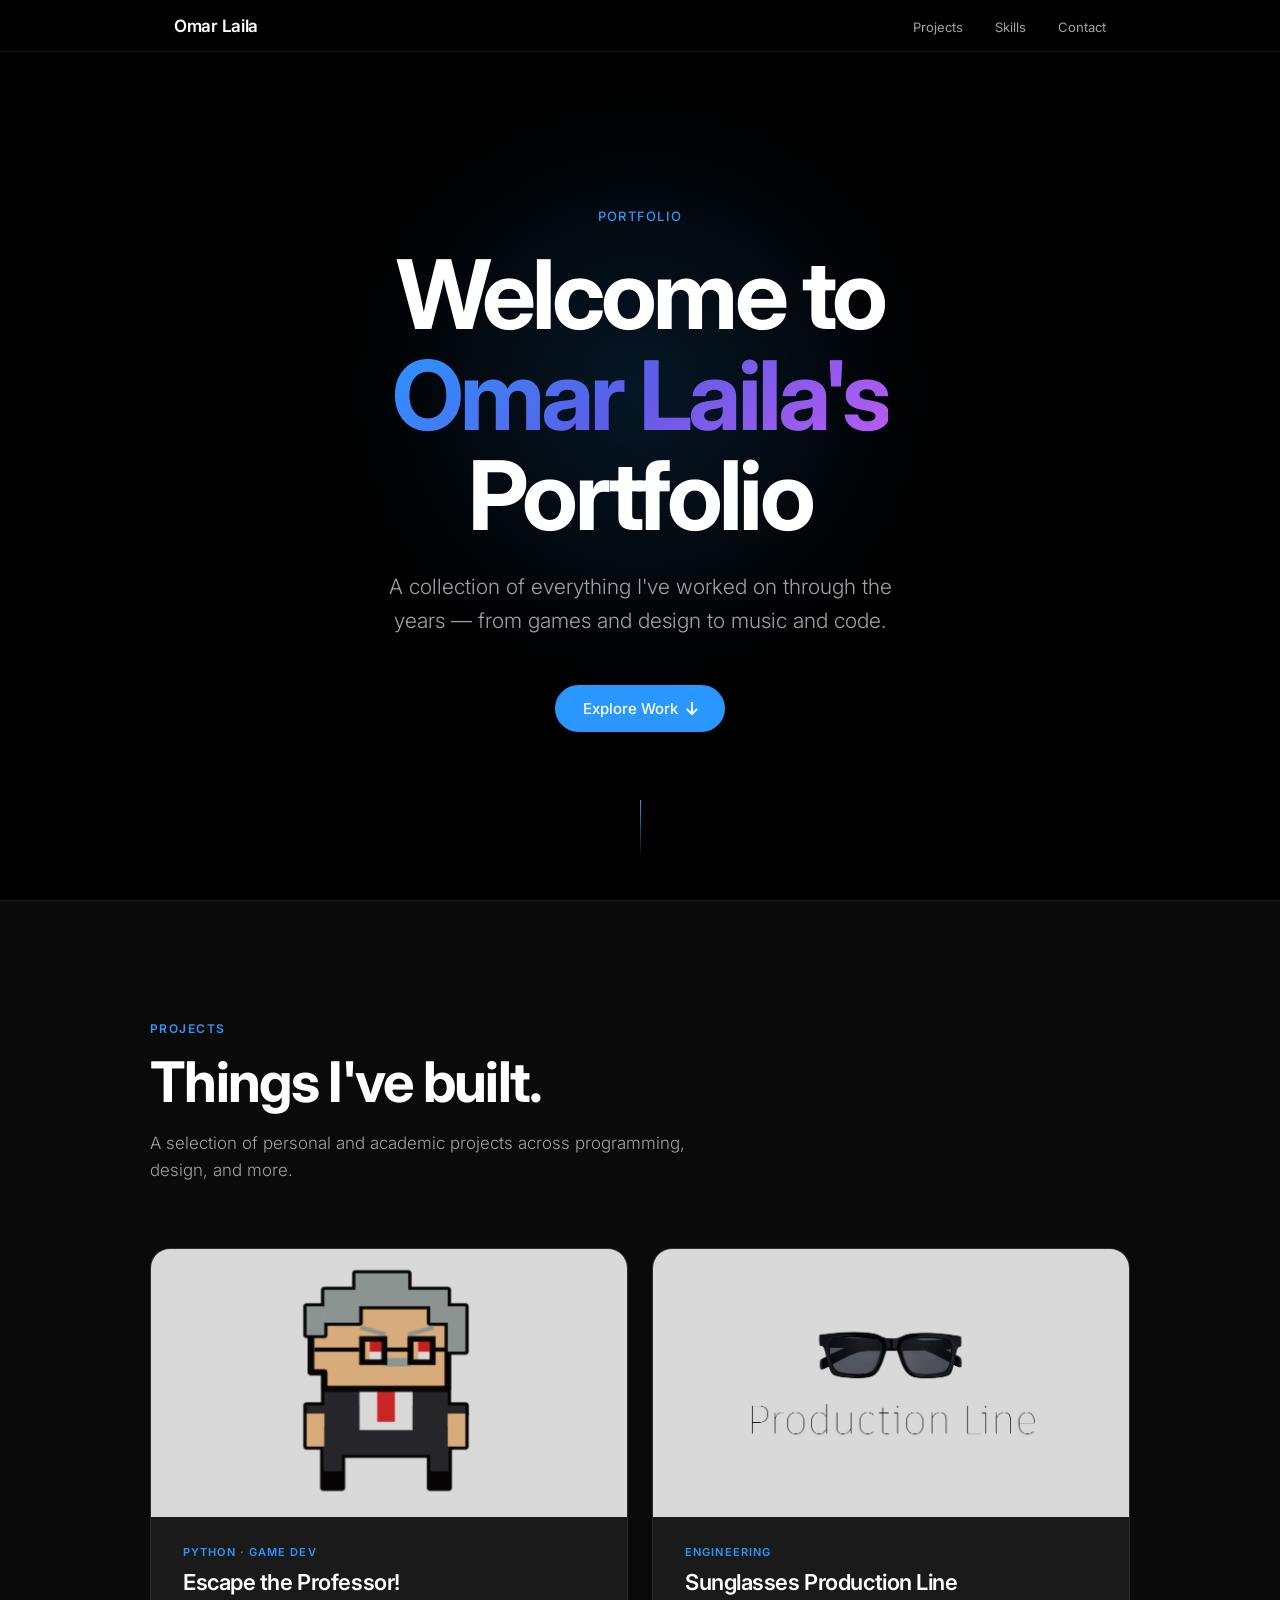
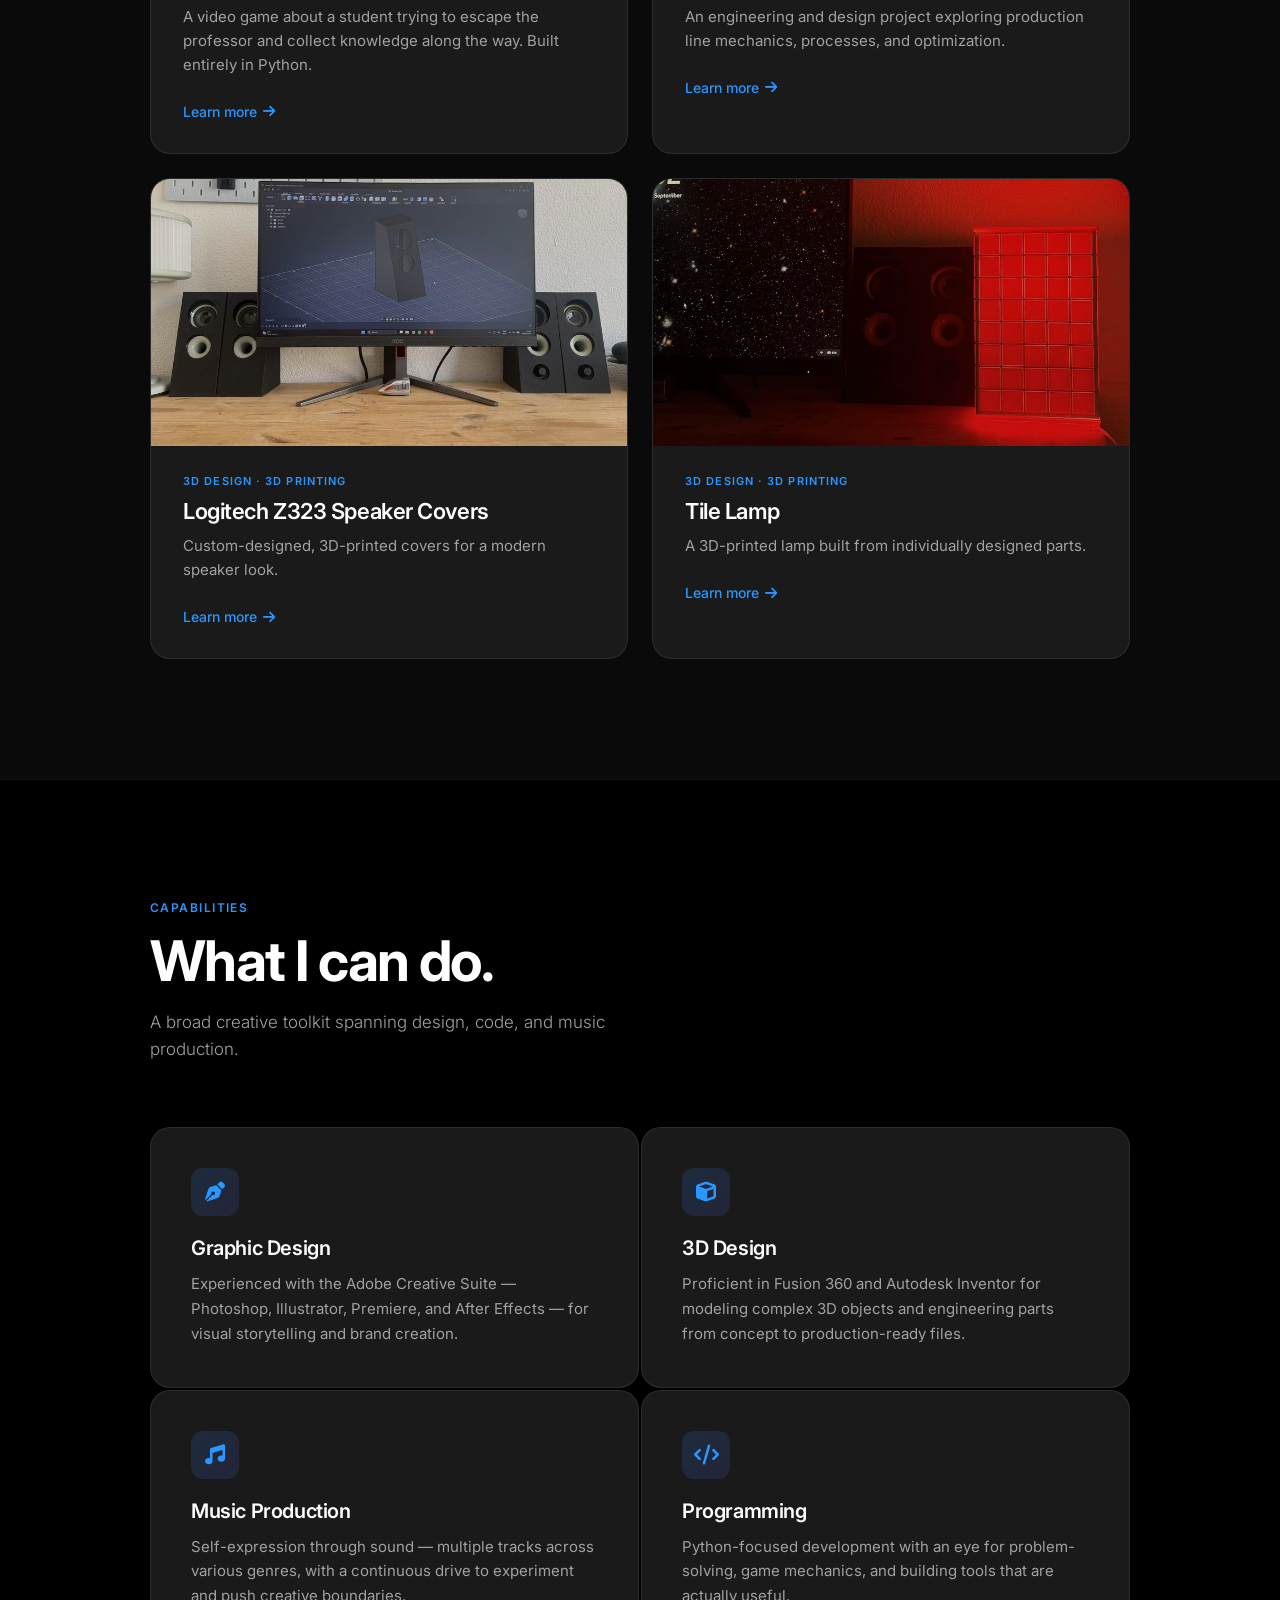
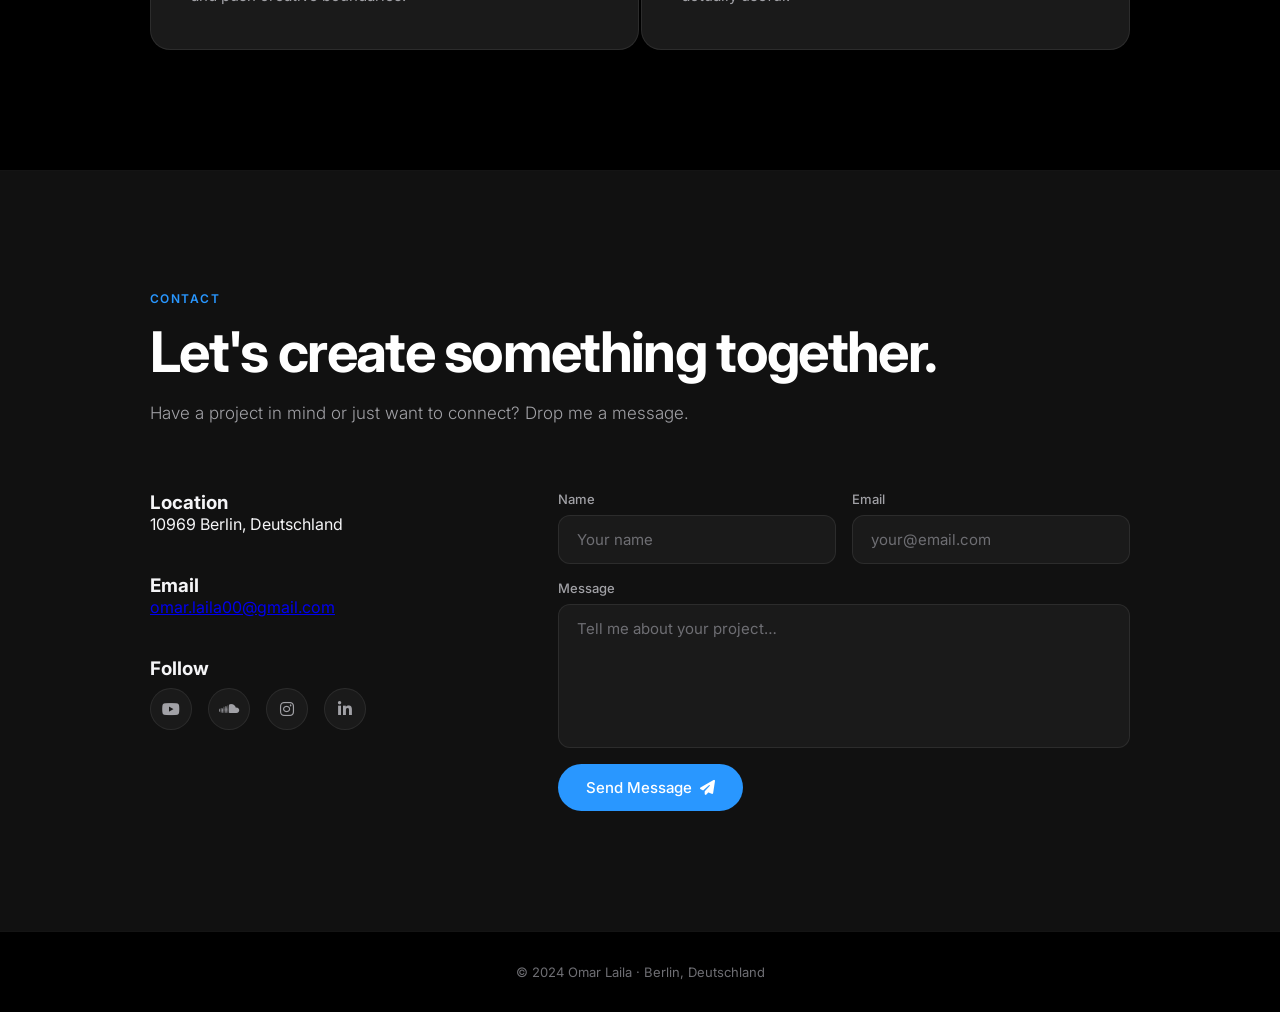
==== commit 6aeaceca: "Update LinkedIn link in index.html" ====
--- a/index.html
+++ b/index.html
@@ -716,7 +716,7 @@
               <a href="https://www.instagram.com/omar_laaila" class="social-btn" title="Instagram" target="_blank" rel="noopener">
                 <i class="fab fa-instagram"></i>
               </a>
-              <a href="#" class="social-btn" title="LinkedIn">
+              <a href="https://www.linkedin.com/in/omar-laila-4241051b9/?isSelfProfile=true" class="social-btn" title="LinkedIn">
                 <i class="fab fa-linkedin-in"></i>
               </a>
             </div>
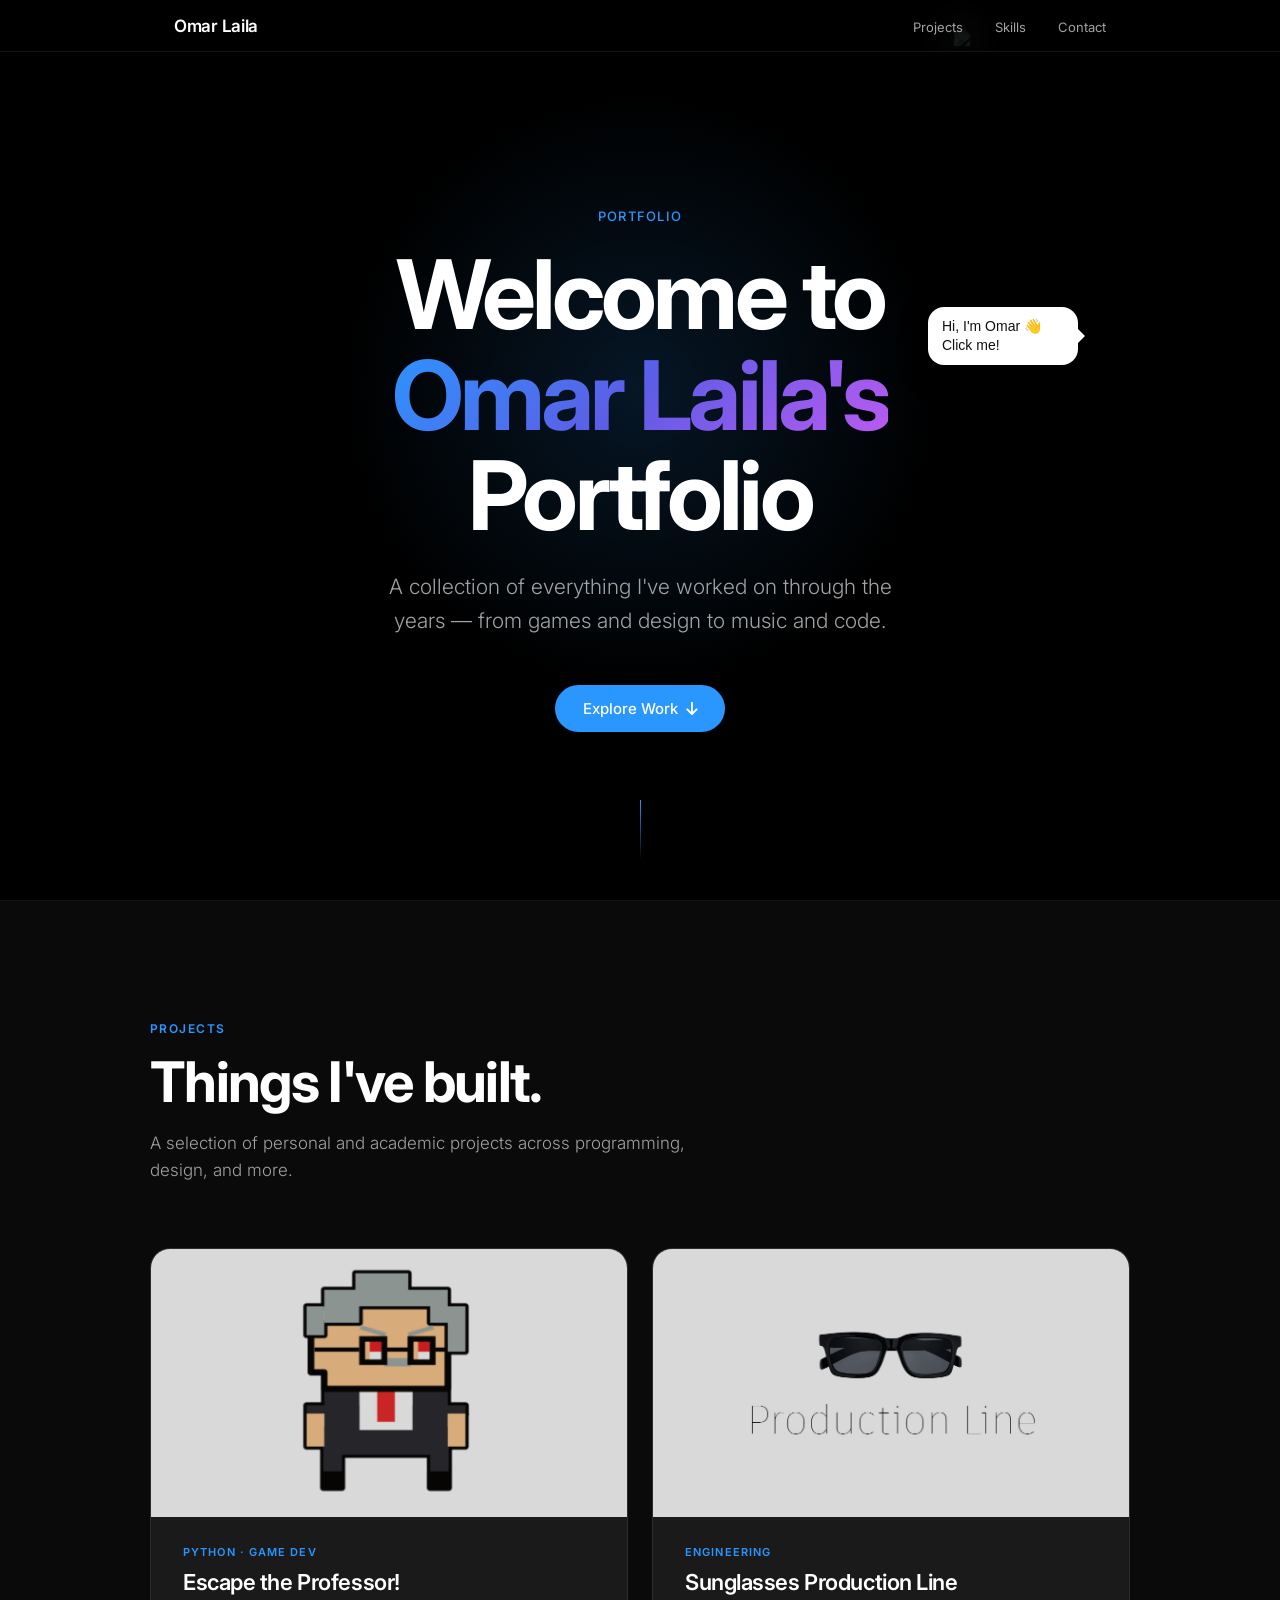
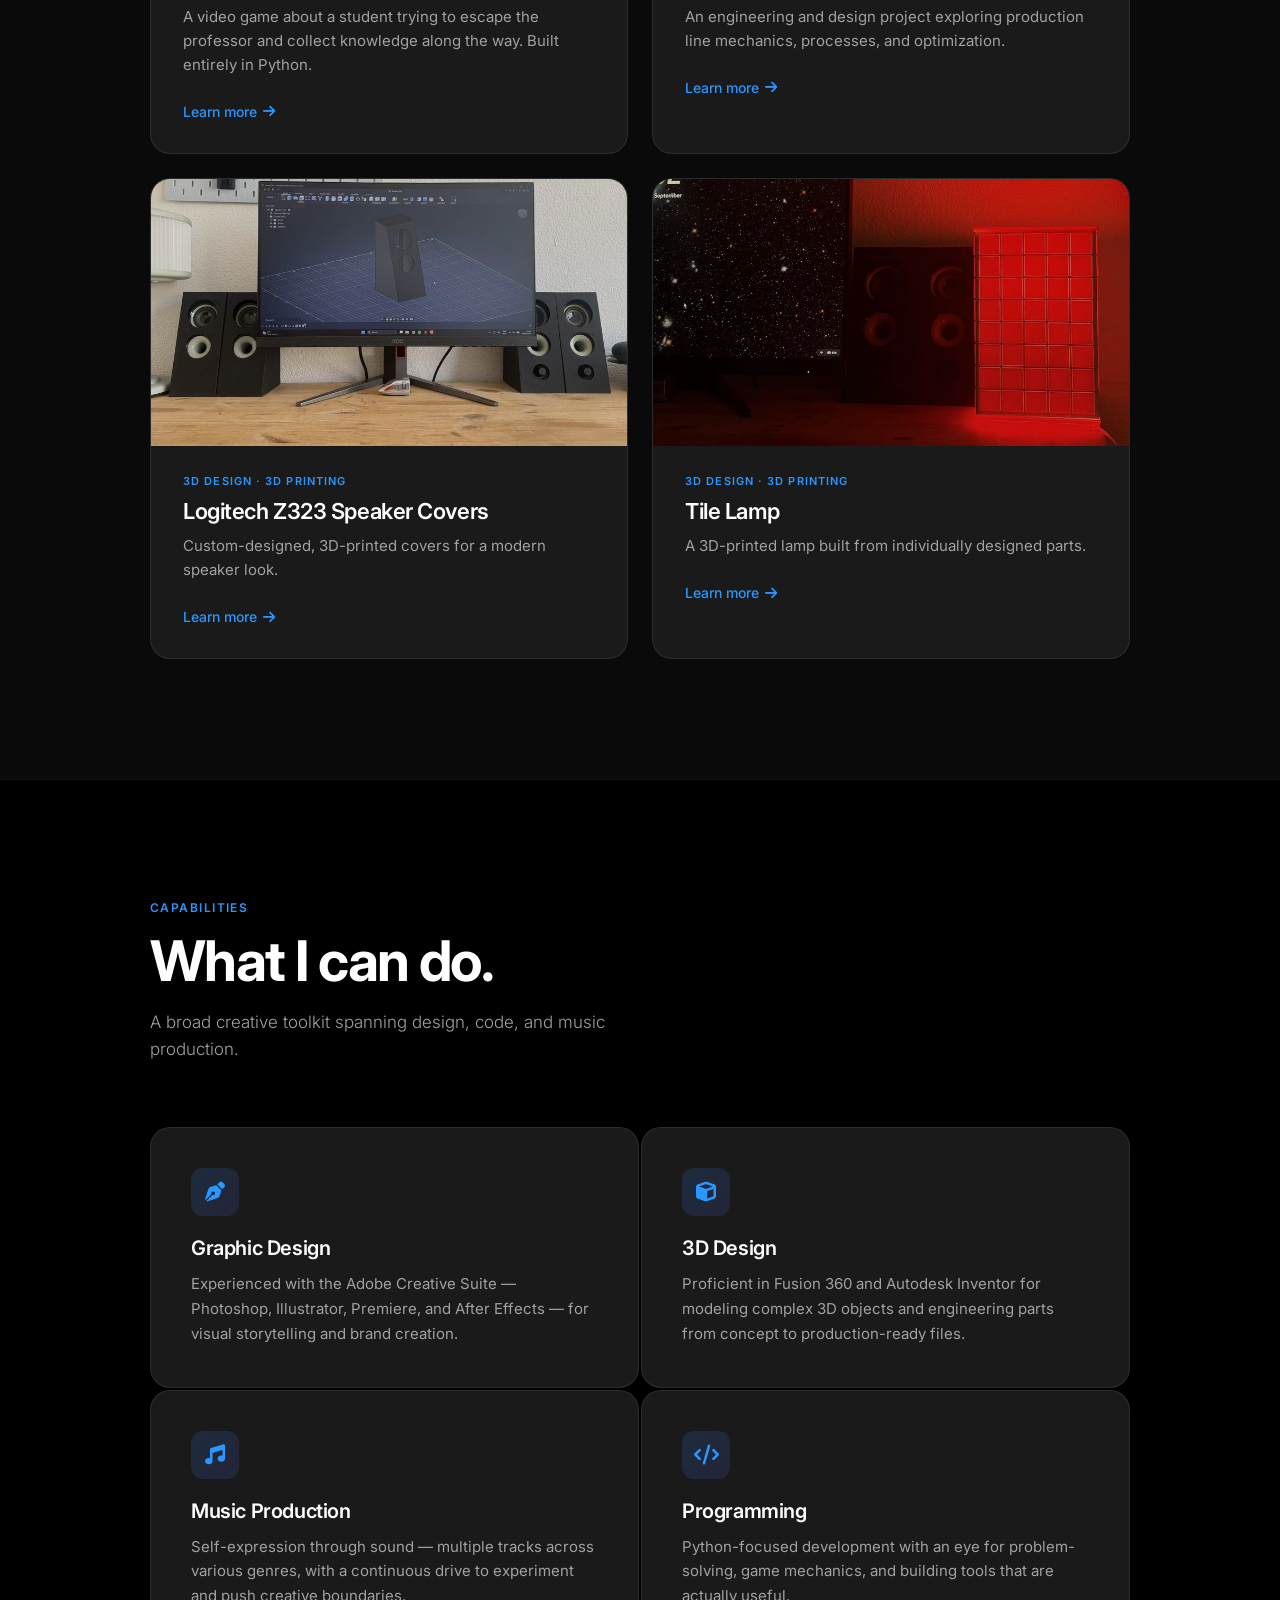
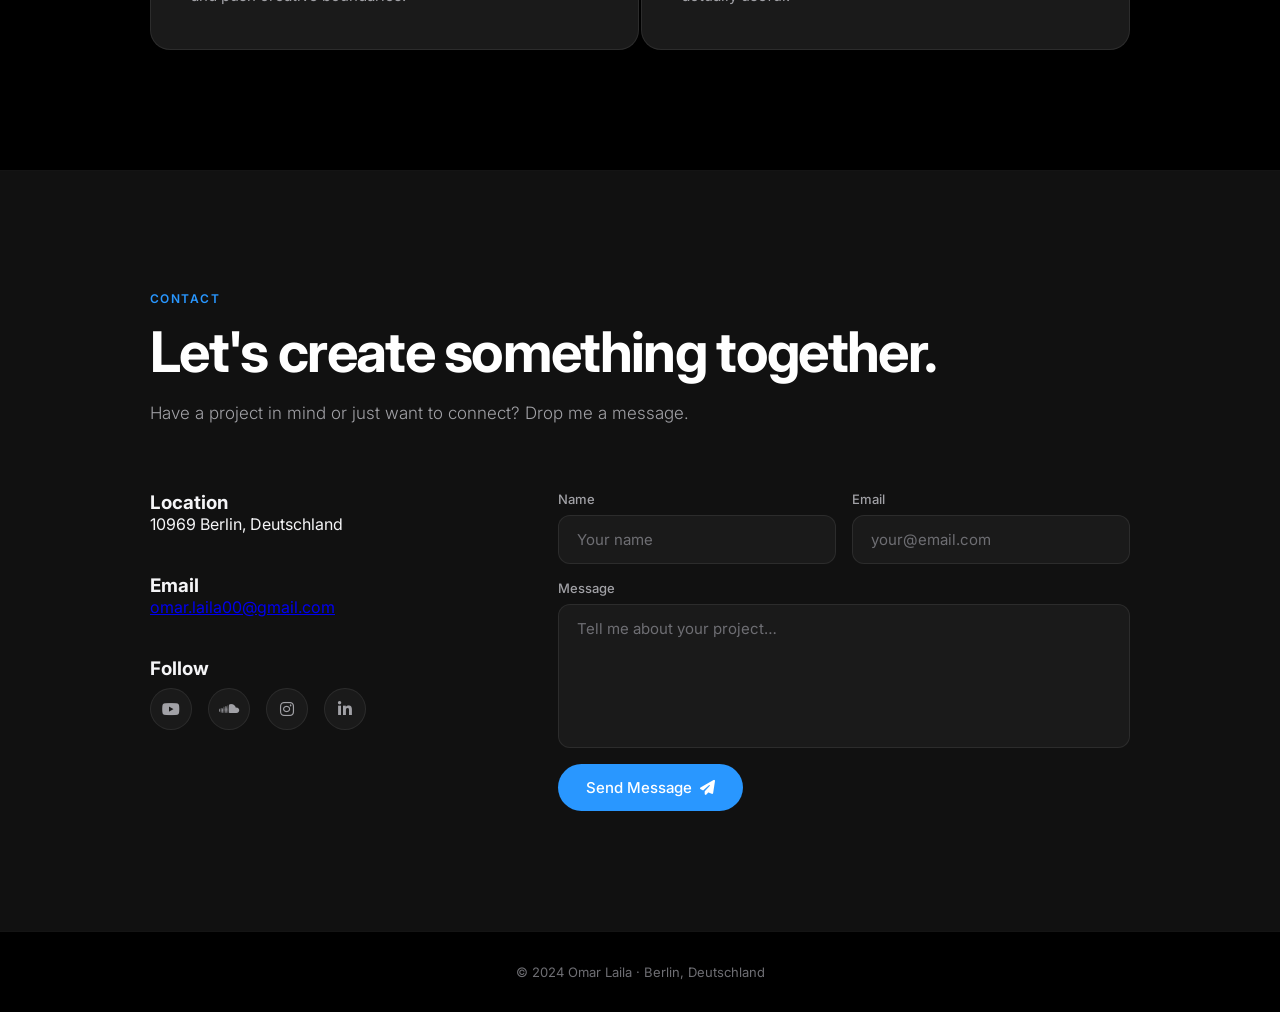
==== commit 0e873c6e: "updated index with my picture" ====
--- a/index.html
+++ b/index.html
@@ -510,6 +510,94 @@
       margin: 0;
     }
 
+    /* ── HANGING OMAR (hero sticker) ─────────── */
+    .hanger {
+      position: absolute;
+      top: 30px;
+      right: clamp(12px, 3.5vw, 64px);
+      width: clamp(150px, 22vw, 290px);
+      z-index: 1;
+      animation: hangIn 1s cubic-bezier(.2,.9,.3,1.15) 0.9s both;
+    }
+
+    .swing {
+      display: block;
+      width: 100%;
+      padding: 0;
+      border: 0;
+      background: none;
+      cursor: pointer;
+      position: relative;
+      transform-origin: 57% 0;
+      animation: swing 5.5s ease-in-out 2s infinite alternate;
+      -webkit-tap-highlight-color: transparent;
+    }
+
+    .swing:hover { animation-duration: 2.4s; }
+    .swing:focus-visible { outline: 2px solid var(--accent); outline-offset: 6px; border-radius: 12px; }
+    .swing.bonk { animation: bonk 0.9s ease-out, swing 5.5s ease-in-out 2s infinite alternate; }
+
+    .swing img {
+      display: block;
+      width: 100%;
+      height: auto;
+      filter: drop-shadow(0 18px 24px rgba(0,0,0,0.55));
+      pointer-events: none;
+      user-select: none;
+    }
+
+    .speech {
+      position: absolute;
+      right: 56%;
+      top: 80%;
+      width: max-content;
+      max-width: 150px;
+      background: #fff;
+      color: #111;
+      font-size: 14px;
+      font-weight: 500;
+      line-height: 1.35;
+      text-align: left;
+      padding: 10px 14px;
+      border-radius: 16px;
+      box-shadow: 0 10px 30px rgba(0,0,0,0.45);
+      opacity: 0;
+      transform: scale(0.8);
+      transform-origin: right center;
+      animation: popIn 0.4s cubic-bezier(.2,.9,.3,1.3) 2.2s forwards;
+    }
+
+    .speech::after {
+      content: '';
+      position: absolute;
+      left: 100%;
+      top: 50%;
+      margin-top: -7px;
+      border: 7px solid transparent;
+      border-left-color: #fff;
+    }
+
+    .speech.pop { animation: popAgain 0.3s cubic-bezier(.2,.9,.3,1.3); opacity: 1; transform: scale(1); }
+
+    @keyframes hangIn { from { transform: translateY(-110%); } to { transform: translateY(0); } }
+    @keyframes swing { from { transform: rotate(-4.5deg); } to { transform: rotate(4.5deg); } }
+    @keyframes bonk {
+      0%   { transform: rotate(0); }
+      20%  { transform: rotate(-12deg); }
+      45%  { transform: rotate(9deg); }
+      70%  { transform: rotate(-5deg); }
+      100% { transform: rotate(0); }
+    }
+    @keyframes popIn { to { opacity: 1; transform: scale(1); } }
+    @keyframes popAgain { from { transform: scale(0.85); } to { transform: scale(1); } }
+
+    @media (max-width: 820px) {
+      #hero { padding-top: calc(clamp(150px, 30vw, 230px) * 1.23 + 50px); }
+      .hanger { left: 50%; right: auto; width: clamp(150px, 30vw, 230px); margin-left: calc(clamp(150px, 30vw, 230px) / -2); }
+      .speech { right: auto; left: 72%; top: 62%; max-width: 140px; font-size: 12.5px; padding: 8px 12px; transform-origin: left center; }
+      .speech::after { left: auto; right: 100%; border-left-color: transparent; border-right-color: #fff; }
+    }
+
     /* ── REVEAL ANIMATIONS ──────────────────── */
     .reveal {
       opacity: 0;
@@ -572,6 +660,12 @@
   <!-- HERO -->
   <section id="hero">
     <div class="hero-glow"></div>
+    <div class="hanger">
+      <button class="swing" id="swing" type="button" aria-label="Omar, hanging upside down. Click for a new line.">
+        <img src="images/omar_sticker.png" alt="Omar hanging upside down from the top of the page, arms spread" width="900" height="1107">
+        <span class="speech" id="speech" role="status">Hi, I'm Omar 👋 Click me!</span>
+      </button>
+    </div>
     <p class="hero-eyebrow">Portfolio</p>
     <h1 class="hero-title">Welcome to<br><span>Omar Laila's</span><br>Portfolio</h1>
     <p class="hero-sub">A collection of everything I've worked on through the years — from games and design to music and code.</p>
@@ -716,7 +810,7 @@
               <a href="https://www.instagram.com/omar_laaila" class="social-btn" title="Instagram" target="_blank" rel="noopener">
                 <i class="fab fa-instagram"></i>
               </a>
-              <a href="https://www.linkedin.com/in/omar-laila-4241051b9/?isSelfProfile=true" class="social-btn" title="LinkedIn">
+              <a href="#" class="social-btn" title="LinkedIn">
                 <i class="fab fa-linkedin-in"></i>
               </a>
             </div>
@@ -759,6 +853,26 @@
   </footer>
 
   <script>
+    // Hanging Omar: click for a new line
+    const lines = [
+      "Hi, I'm Omar 👋",
+      "Yes, I designed that lamp.",
+      "I 3D printed my own speaker covers.",
+      "Escape the Professor? Still haven't been caught.",
+      "I also make music. Ask me about it.",
+      "Scroll down, the good stuff is below."
+    ];
+    let lineIdx = 0;
+    const swingEl = document.getElementById('swing');
+    const speechEl = document.getElementById('speech');
+    swingEl.addEventListener('click', () => {
+      lineIdx = (lineIdx + 1) % lines.length;
+      speechEl.textContent = lines[lineIdx];
+      speechEl.style.animation = 'none';
+      speechEl.classList.remove('pop'); void speechEl.offsetWidth; speechEl.classList.add('pop');
+      swingEl.classList.remove('bonk'); void swingEl.offsetWidth; swingEl.classList.add('bonk');
+    });
+
     // Intersection Observer for scroll reveal
     const reveals = document.querySelectorAll('.reveal');
     const observer = new IntersectionObserver((entries) => {
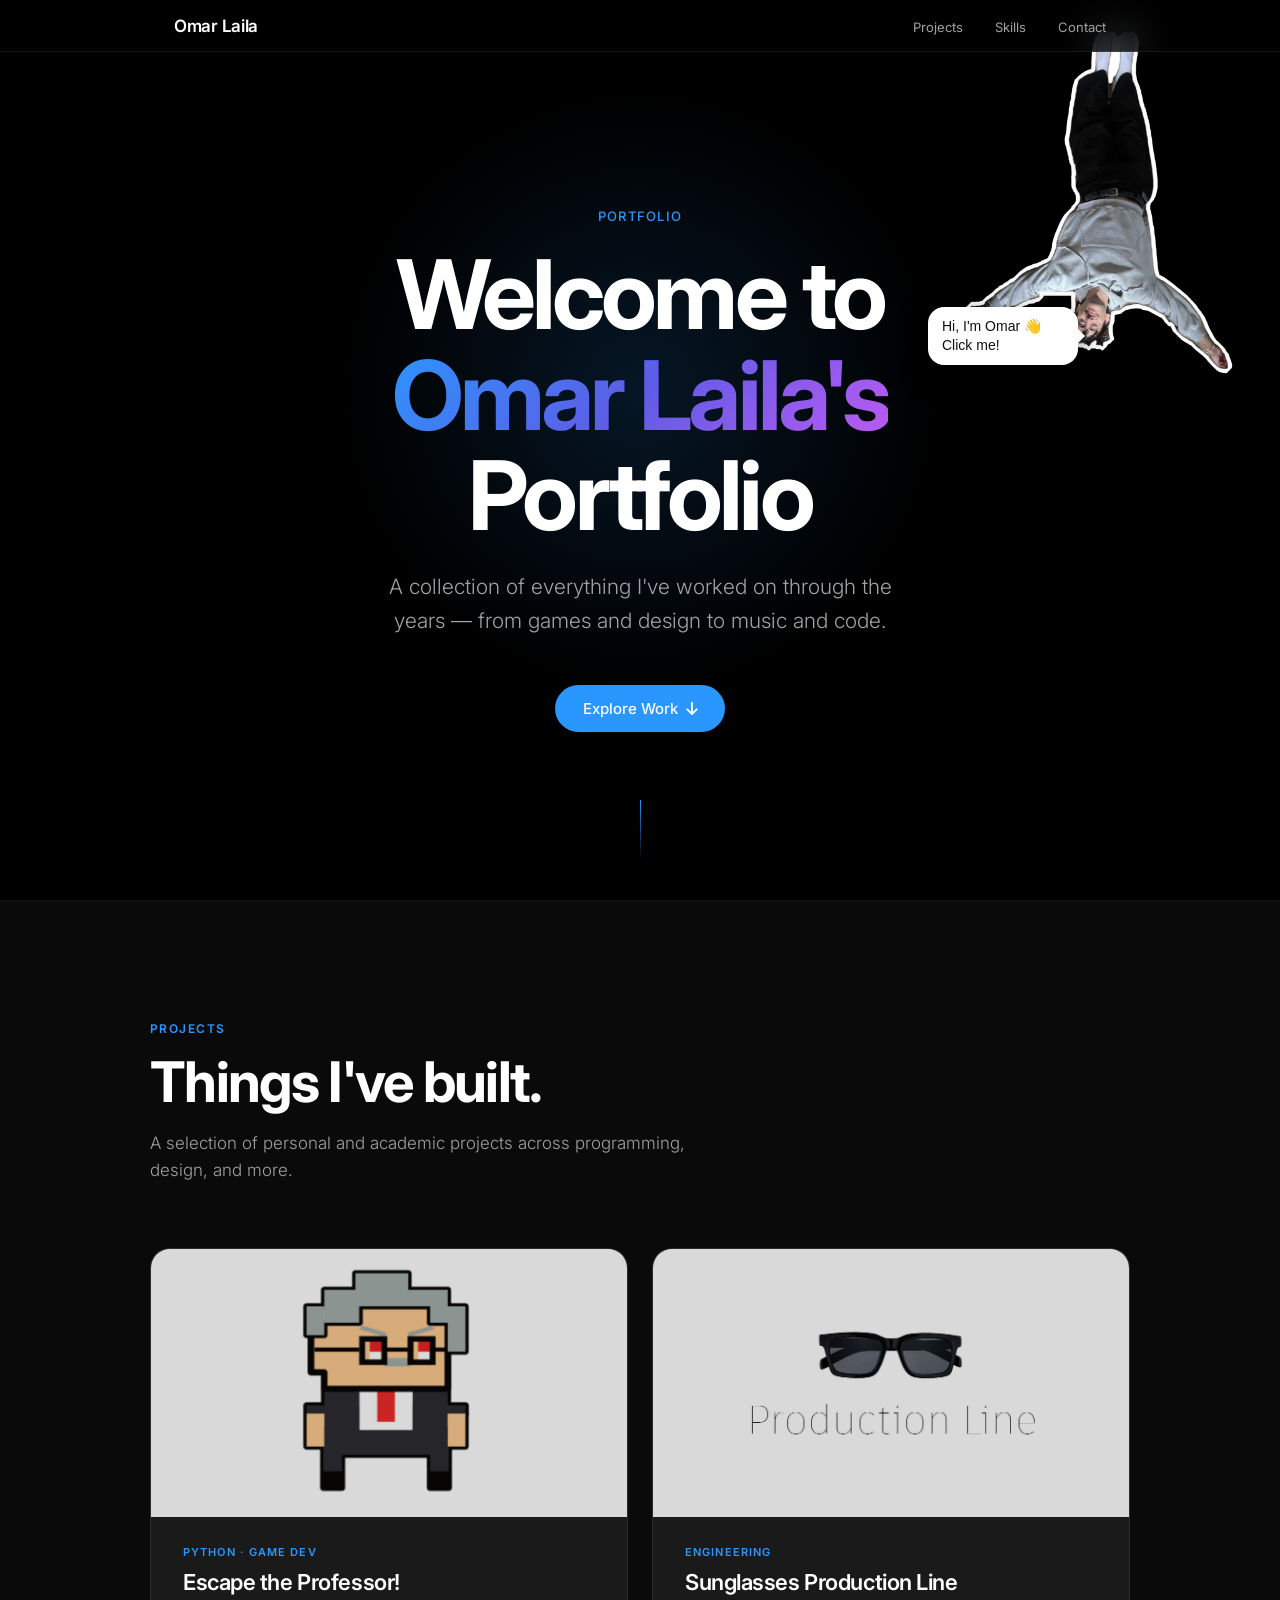
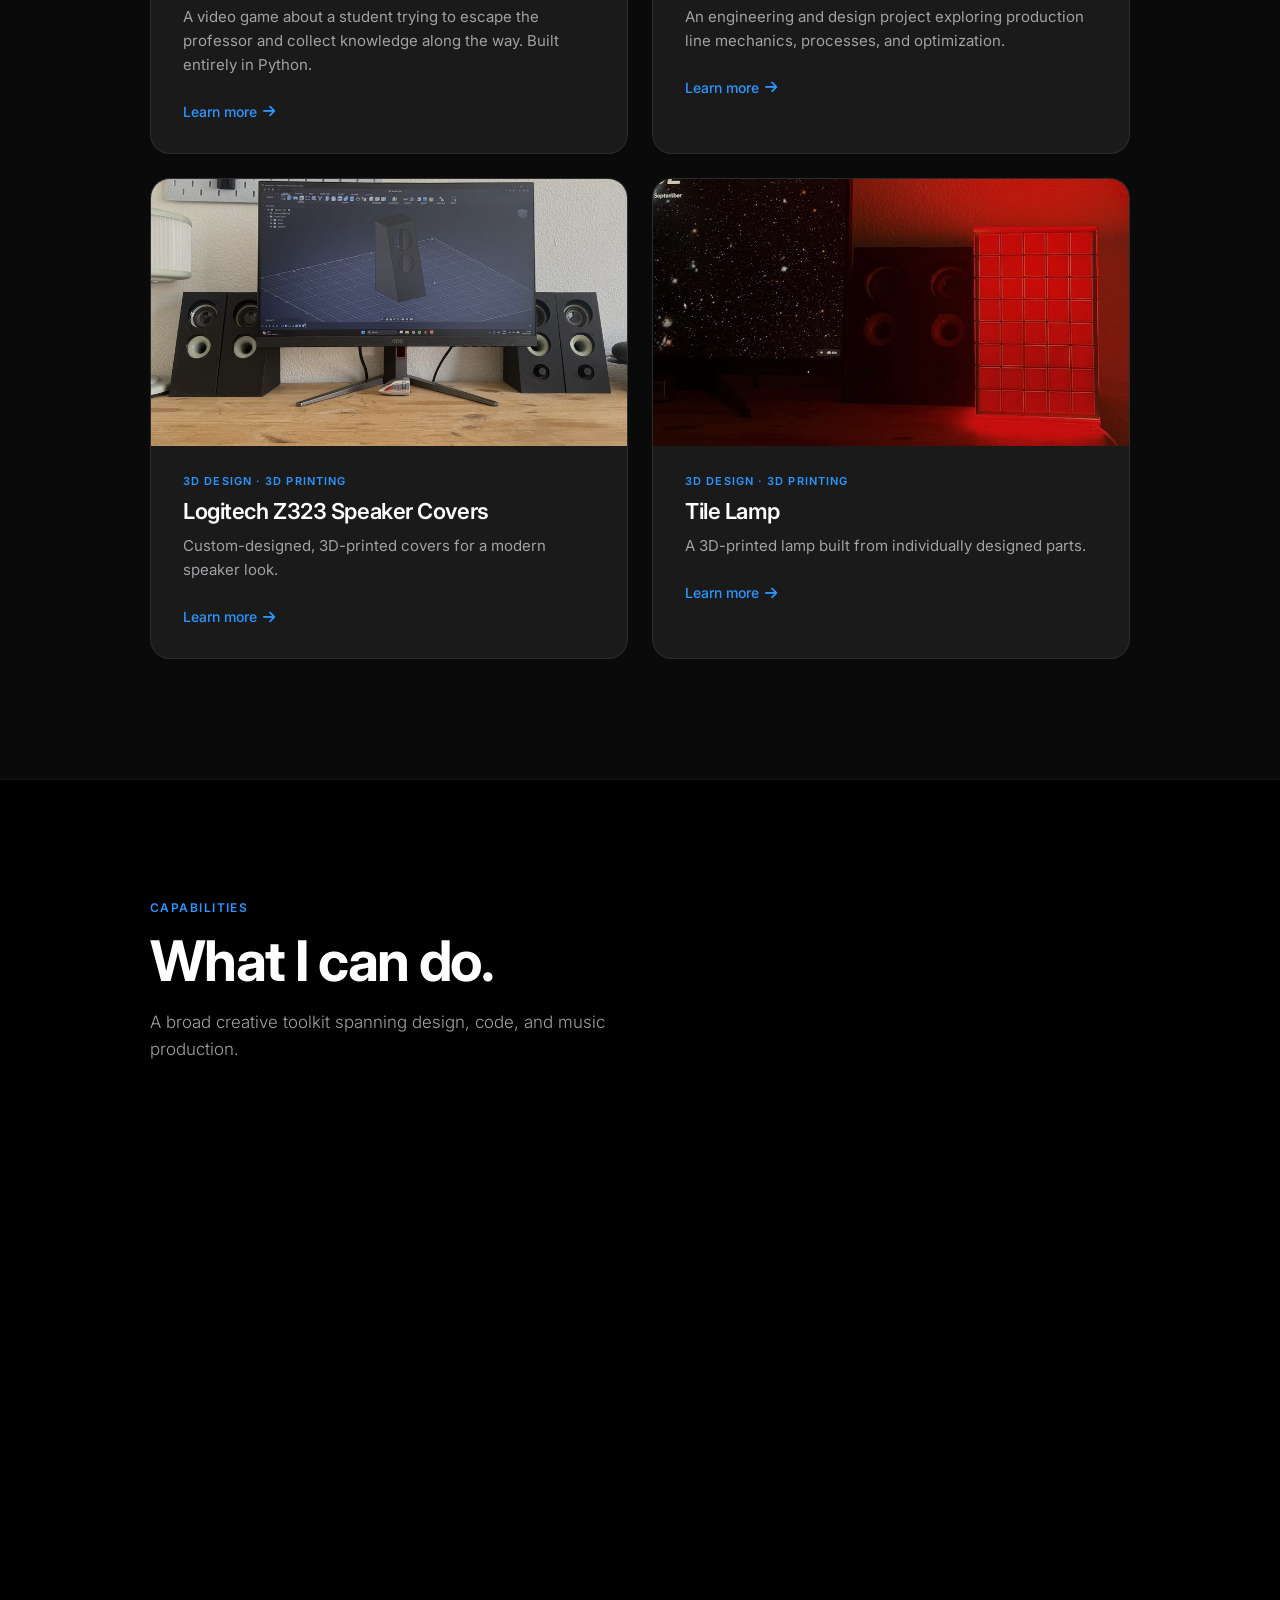
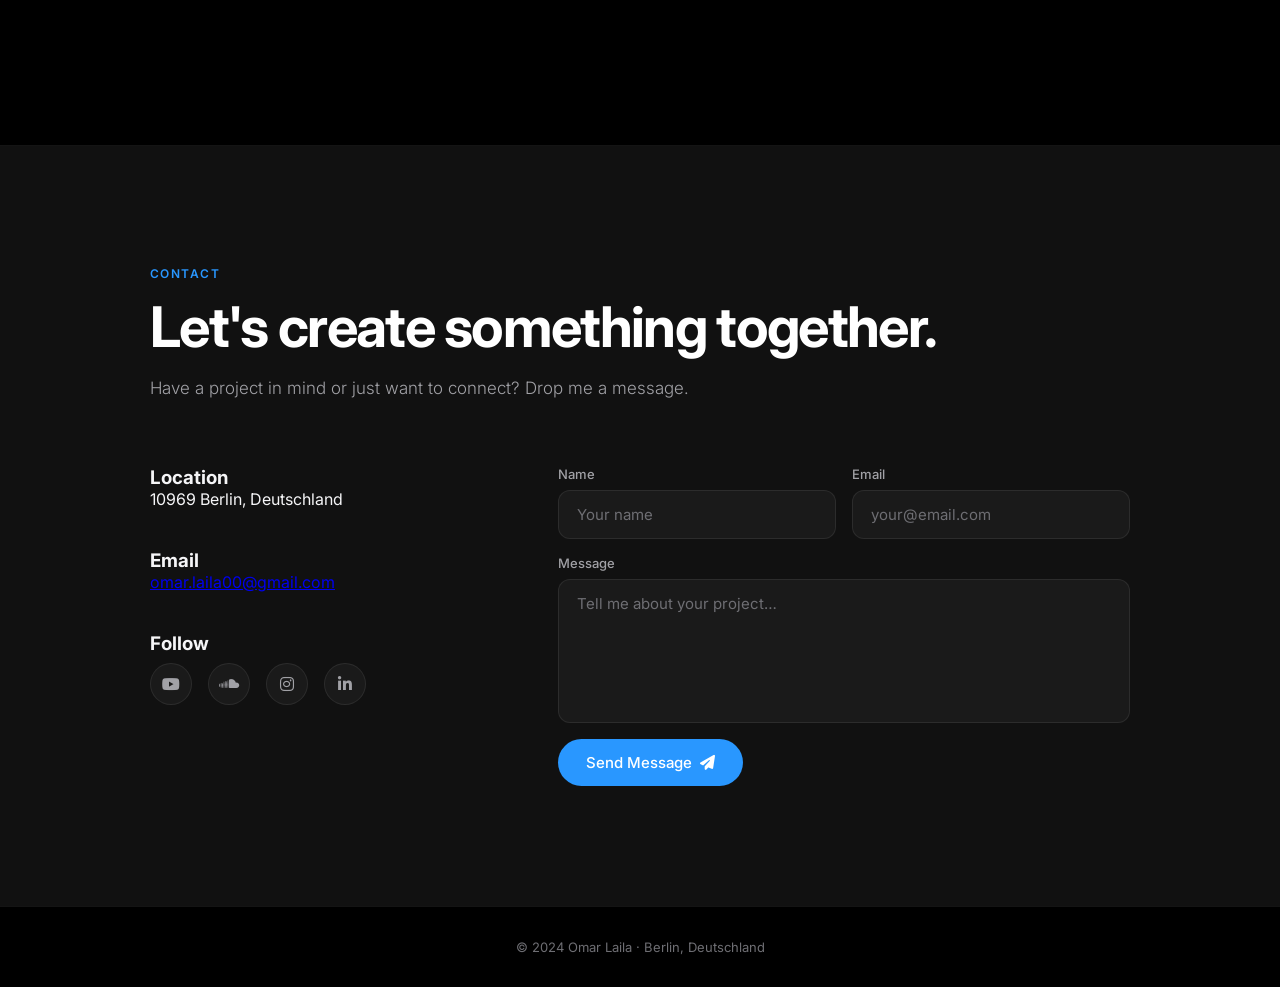
==== commit f1b31826: "fixed the ai slop text" ====
--- a/index.html
+++ b/index.html
@@ -752,25 +752,25 @@
         <div class="skill-card reveal reveal-delay-1">
           <div class="skill-icon"><i class="fa fa-pen-nib"></i></div>
           <h3 class="skill-title">Graphic Design</h3>
-          <p class="skill-desc">Experienced with the Adobe Creative Suite — Photoshop, Illustrator, Premiere, and After Effects — for visual storytelling and brand creation.</p>
+          <p class="skill-desc">Experienced with the Adobe Creative Suite — Photoshop, Illustrator, Premiere, and After Effects.</p>
         </div>
 
         <div class="skill-card reveal reveal-delay-2">
           <div class="skill-icon"><i class="fa fa-cube"></i></div>
           <h3 class="skill-title">3D Design</h3>
-          <p class="skill-desc">Proficient in Fusion 360 and Autodesk Inventor for modeling complex 3D objects and engineering parts from concept to production-ready files.</p>
+          <p class="skill-desc">Proficient in Fusion 360 and Autodesk Inventor for modeling complex 3D objects and engineering parts.</p>
         </div>
 
         <div class="skill-card reveal reveal-delay-3">
           <div class="skill-icon"><i class="fa fa-music"></i></div>
           <h3 class="skill-title">Music Production</h3>
-          <p class="skill-desc">Self-expression through sound — multiple tracks across various genres, with a continuous drive to experiment and push creative boundaries.</p>
+          <p class="skill-desc">Interested in electronic music making and all things synthesizers, with some published tracks on SoundCloud.</p>
         </div>
 
         <div class="skill-card reveal reveal-delay-4">
           <div class="skill-icon"><i class="fa fa-code"></i></div>
           <h3 class="skill-title">Programming</h3>
-          <p class="skill-desc">Python-focused development with an eye for problem-solving, game mechanics, and building tools that are actually useful.</p>
+          <p class="skill-desc">Python-focused coding.</p>
         </div>
 
       </div>
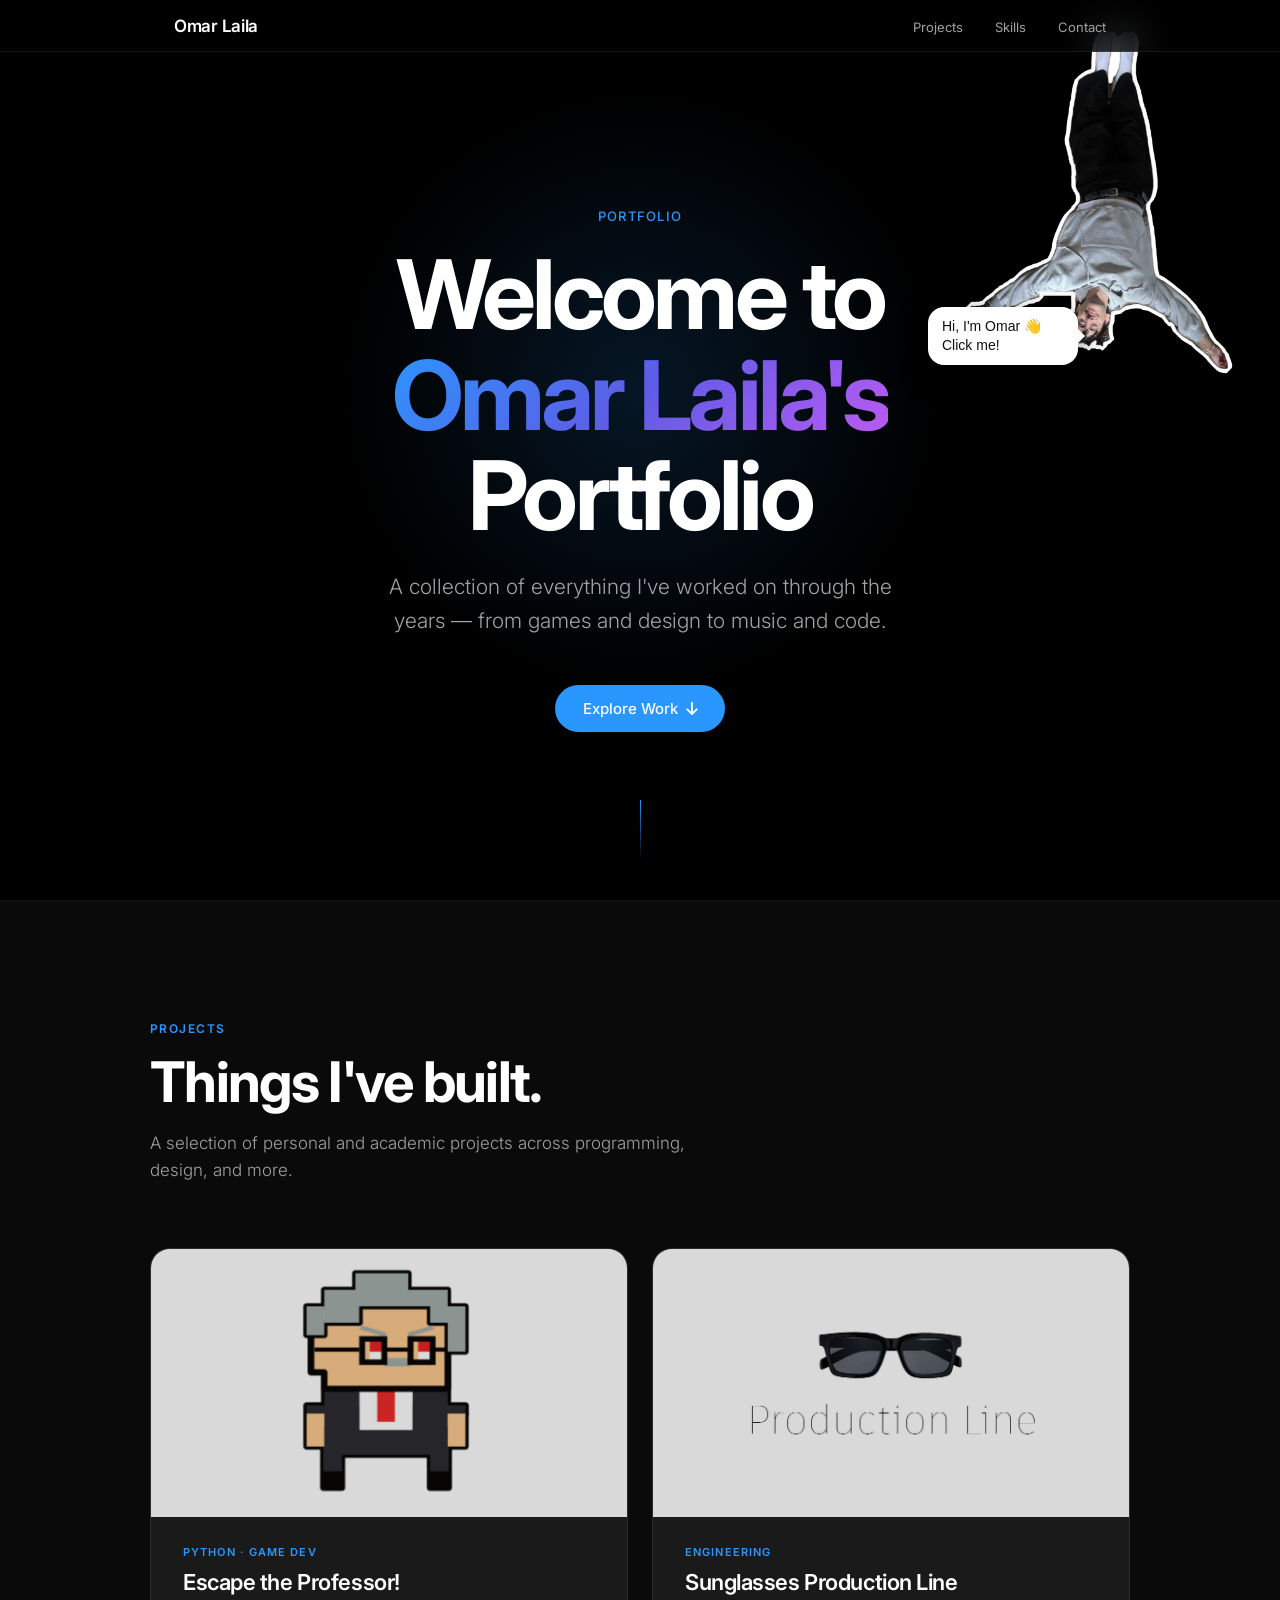
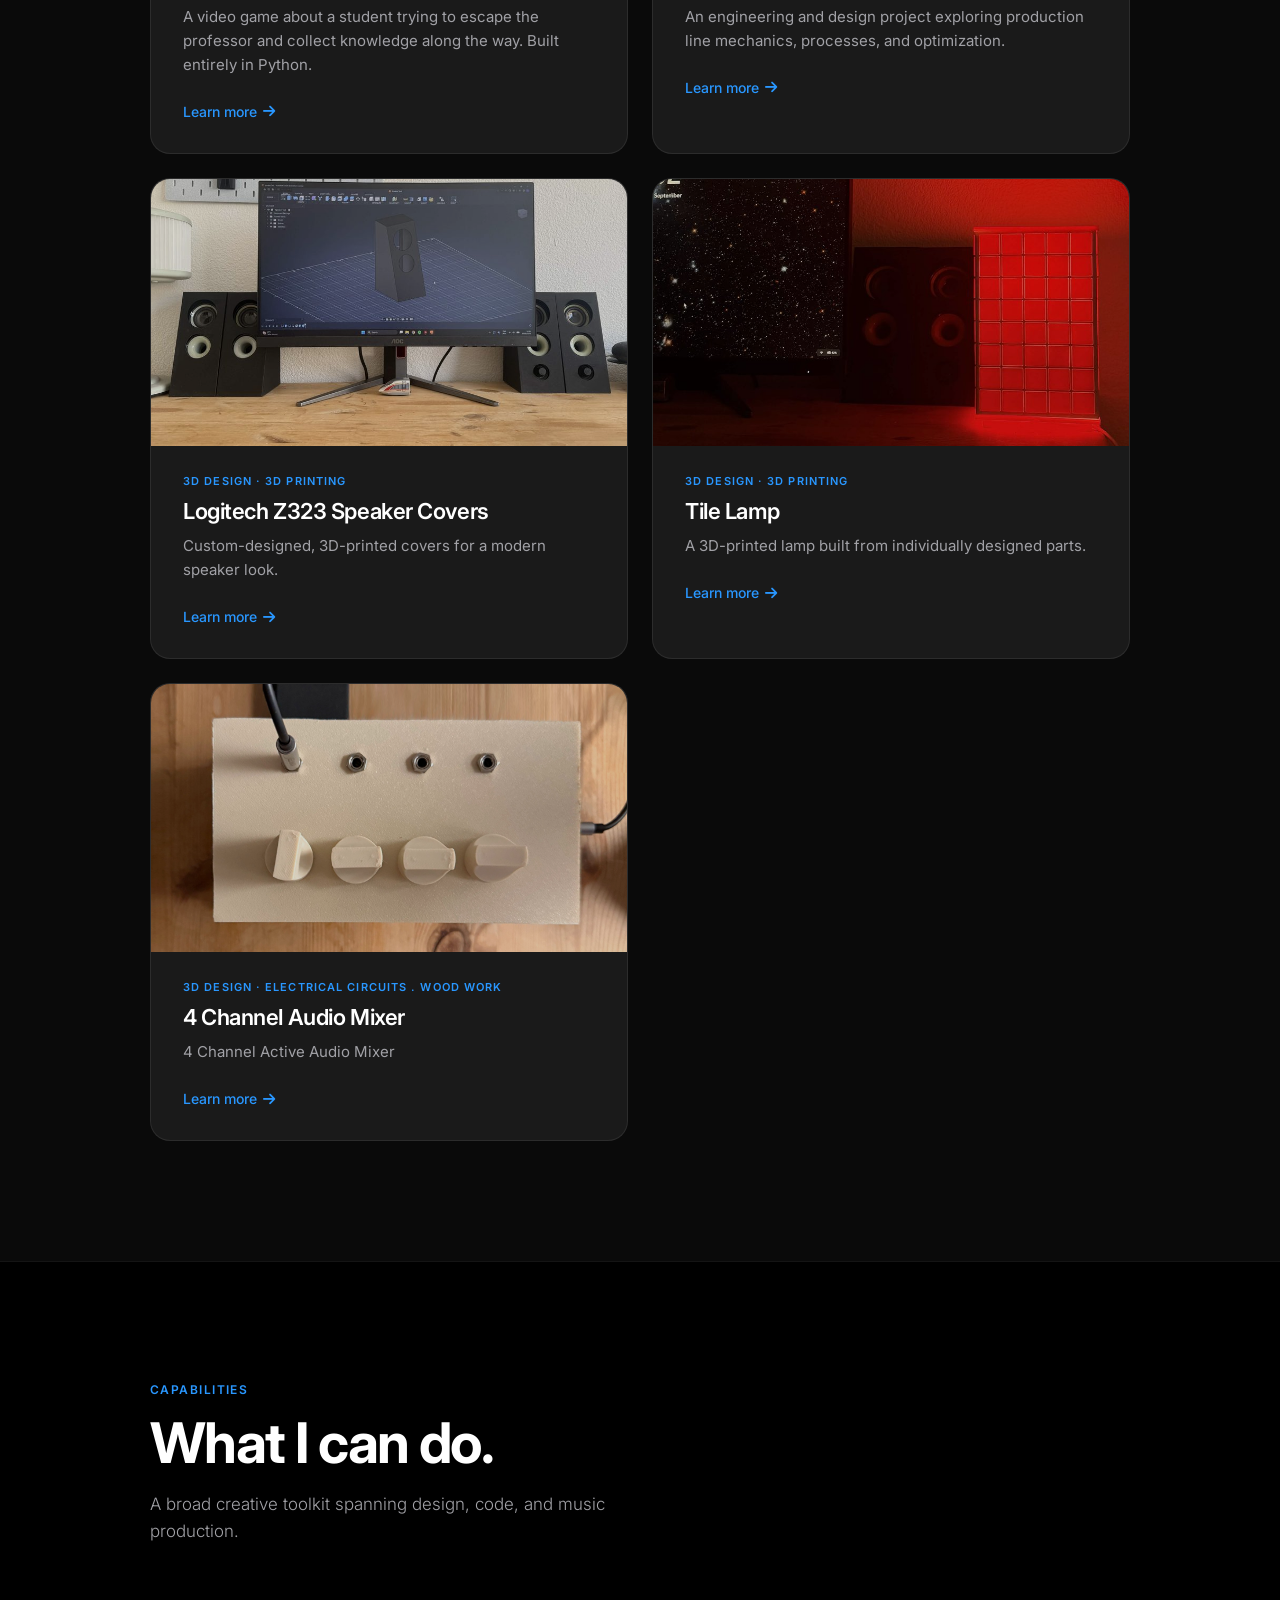
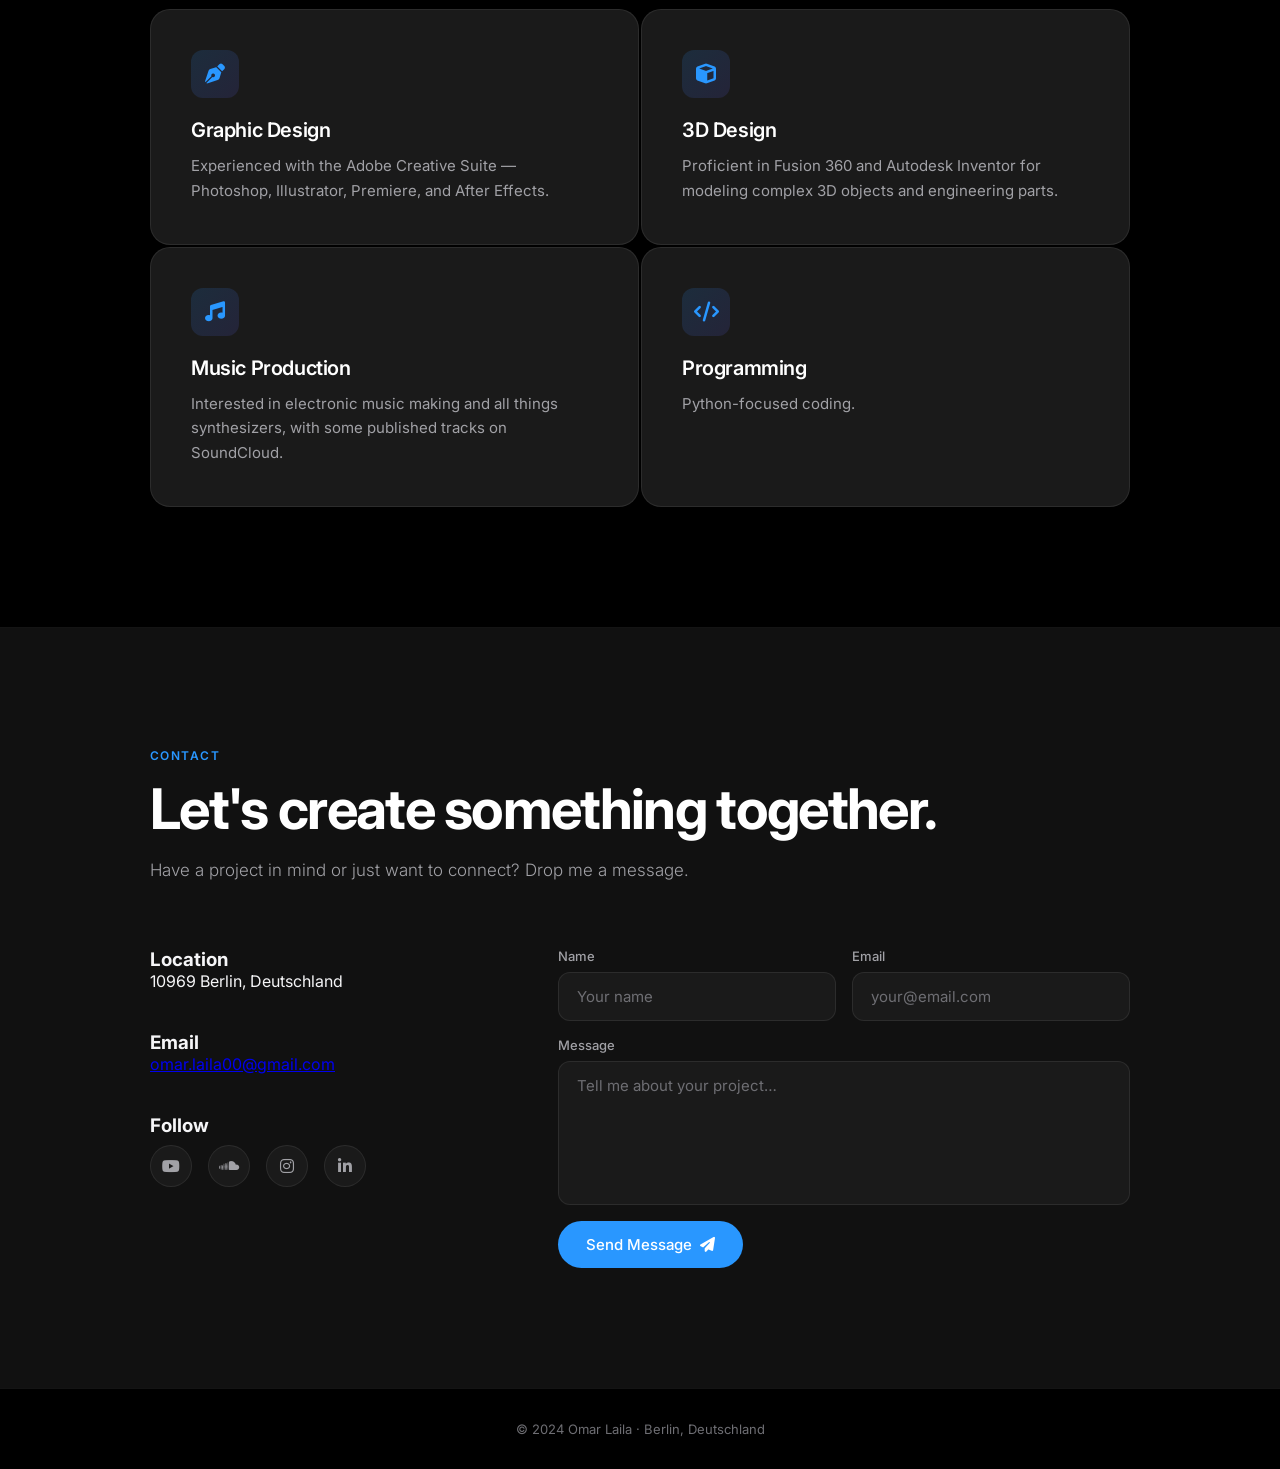
==== commit 556cbf74: "added to main page" ====
--- a/index.html
+++ b/index.html
@@ -731,6 +731,17 @@
             <h3 class="project-title">Tile Lamp</h3>
             <p class="project-desc">A 3D-printed lamp built from individually designed parts.</p>
             <a href="generic4.html" class="project-link">Learn more <i class="fa fa-arrow-right"></i></a>
+          </div>
+        </div>
+        <div class="project-card reveal reveal-delay-2">
+          <div class="project-img-wrap">
+            <img src="images/ThumbAudio.jpg" alt="Audio Mixer" class="project-img">
+          </div>
+          <div class="project-body">
+            <p class="project-tag">3D Design · Electrical Circuits . Wood Work</p>
+            <h3 class="project-title">4 Channel Audio Mixer</h3>
+            <p class="project-desc">4 Channel Active Audio Mixer</p>
+            <a href="generic5.html" class="project-link">Learn more <i class="fa fa-arrow-right"></i></a>
           </div>
         </div>
 
